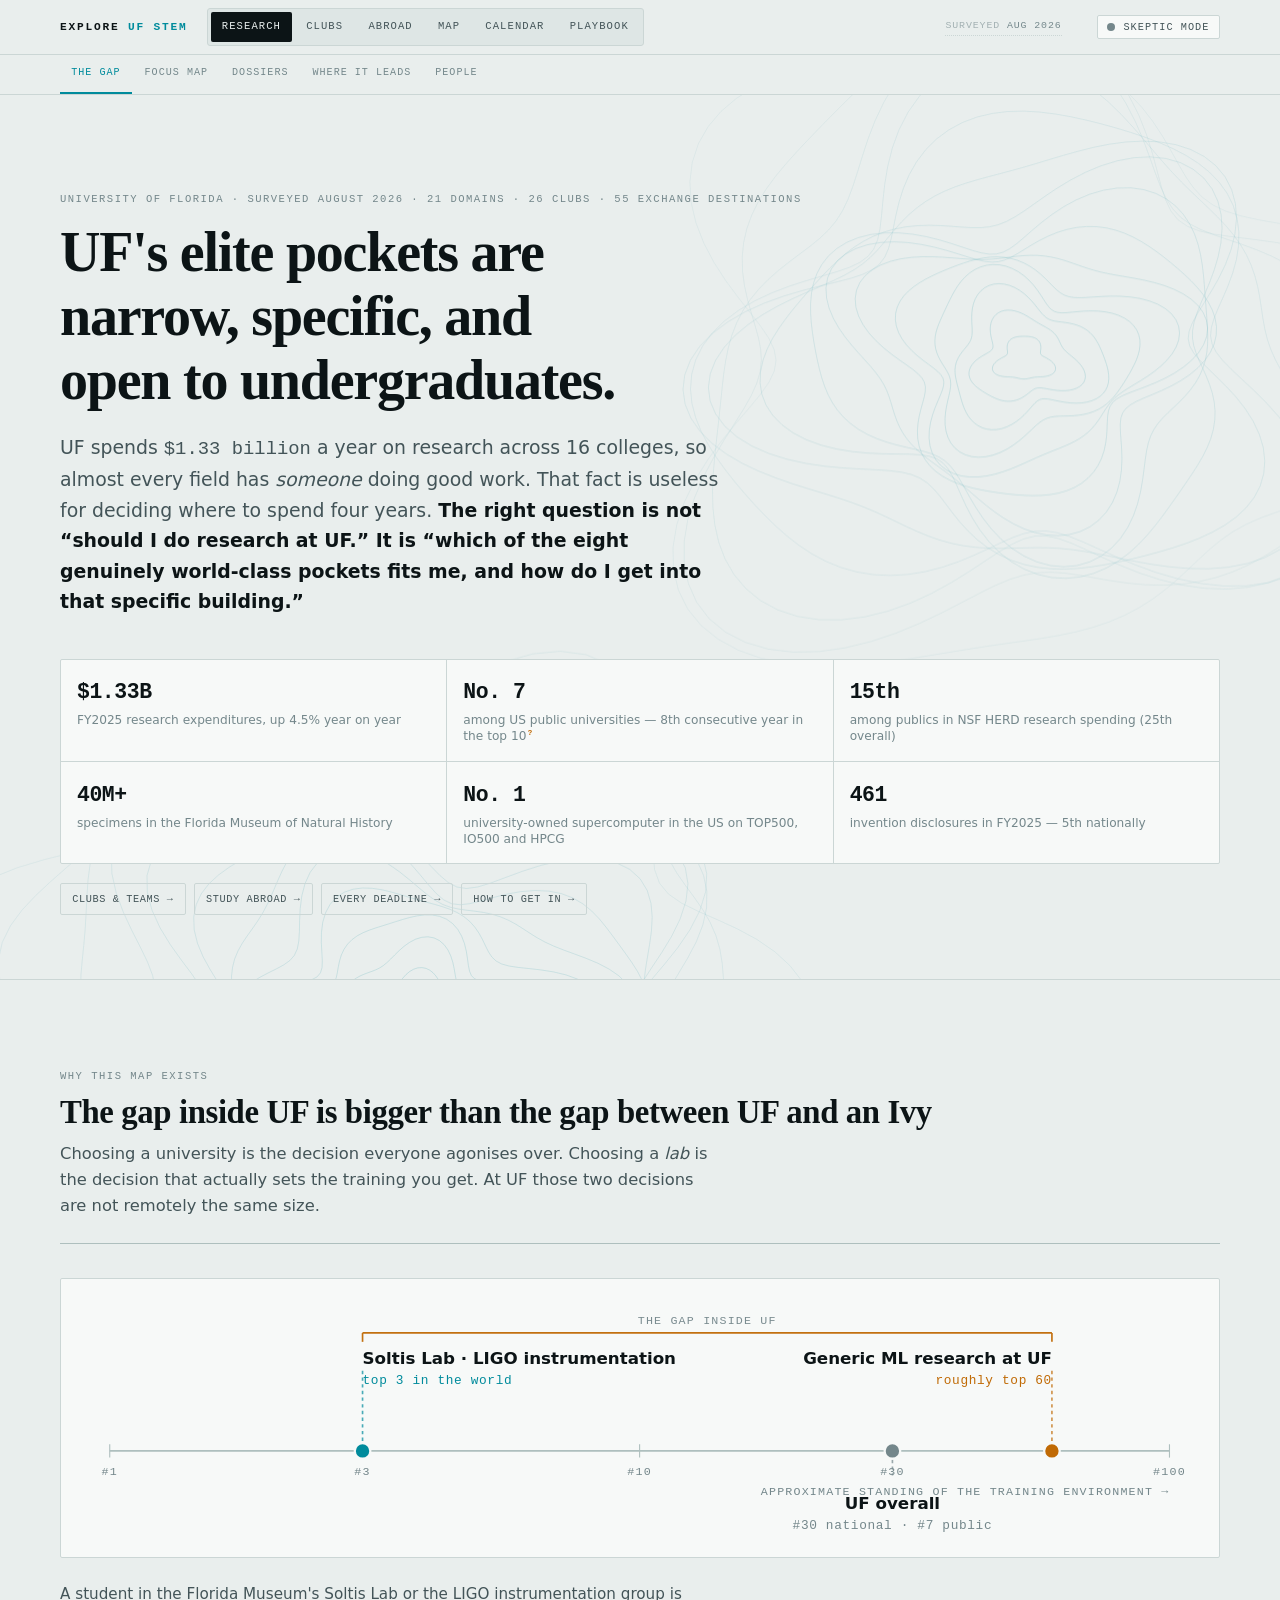
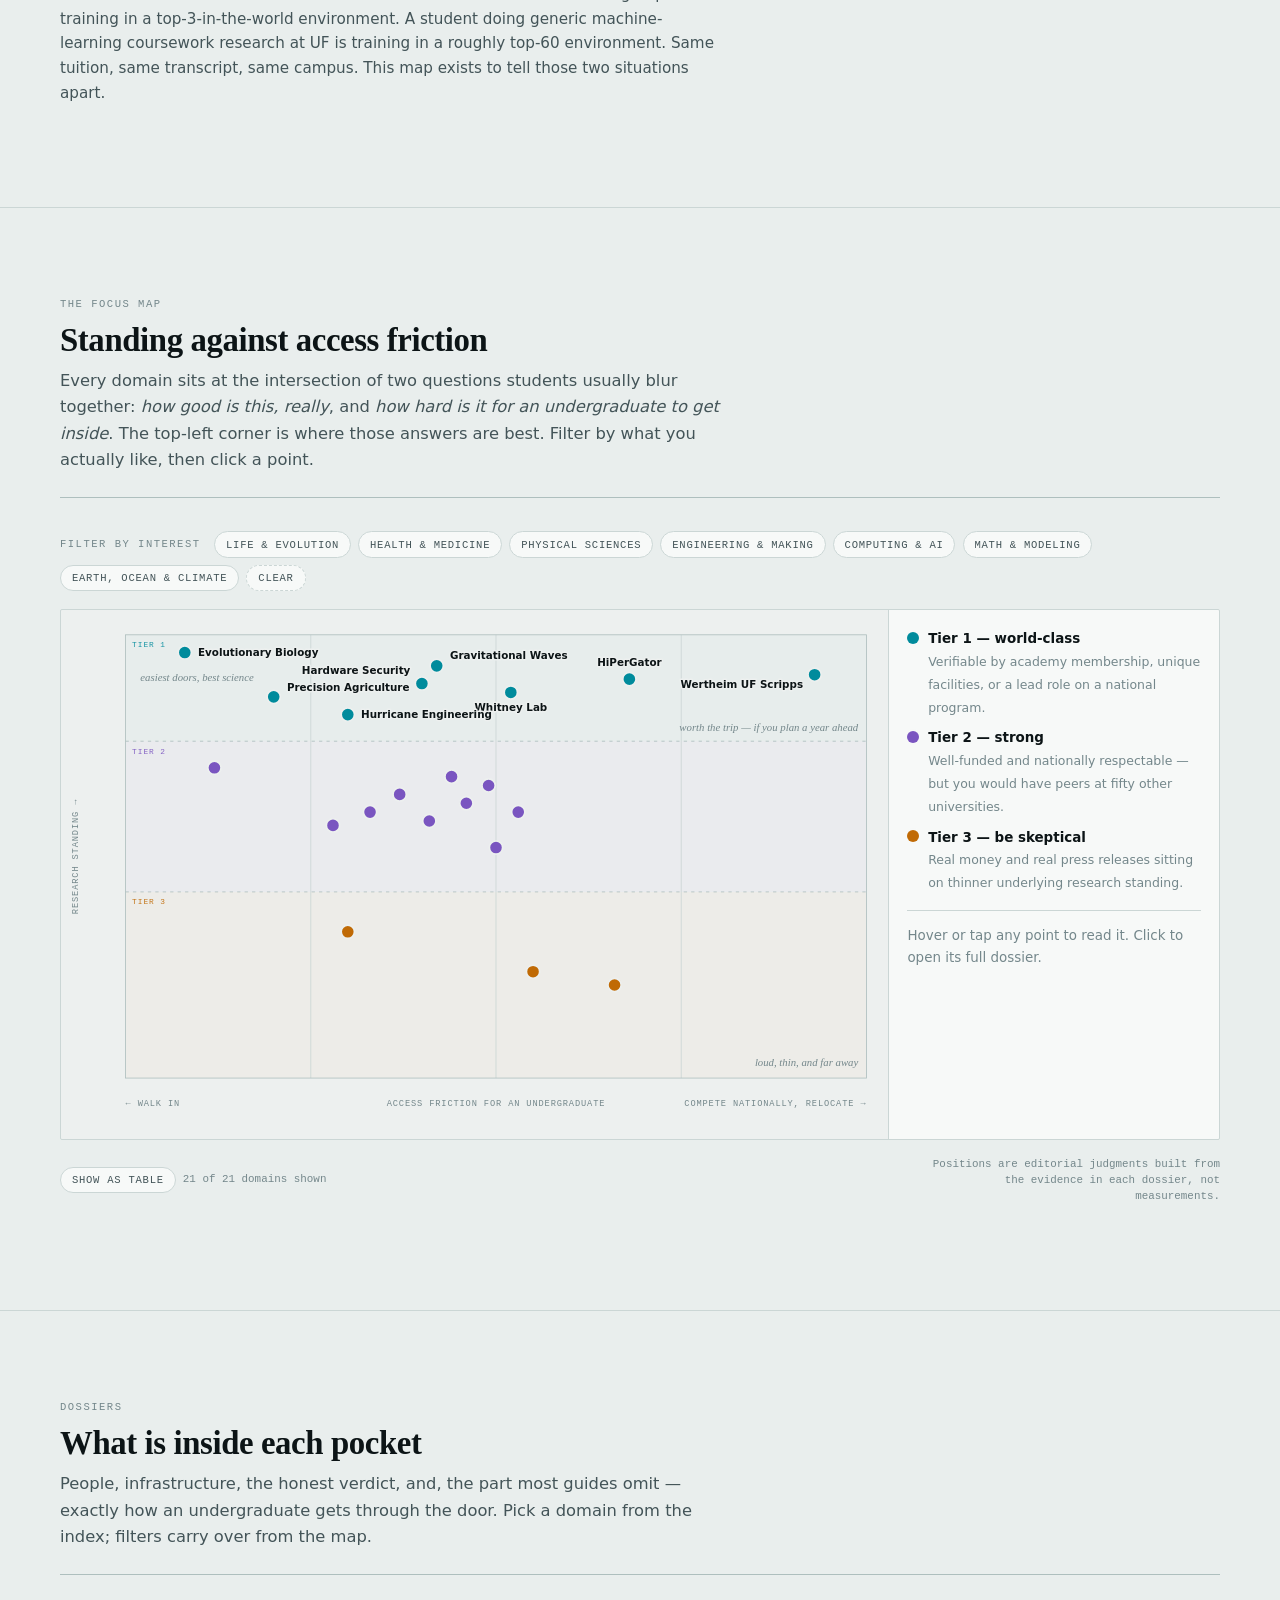
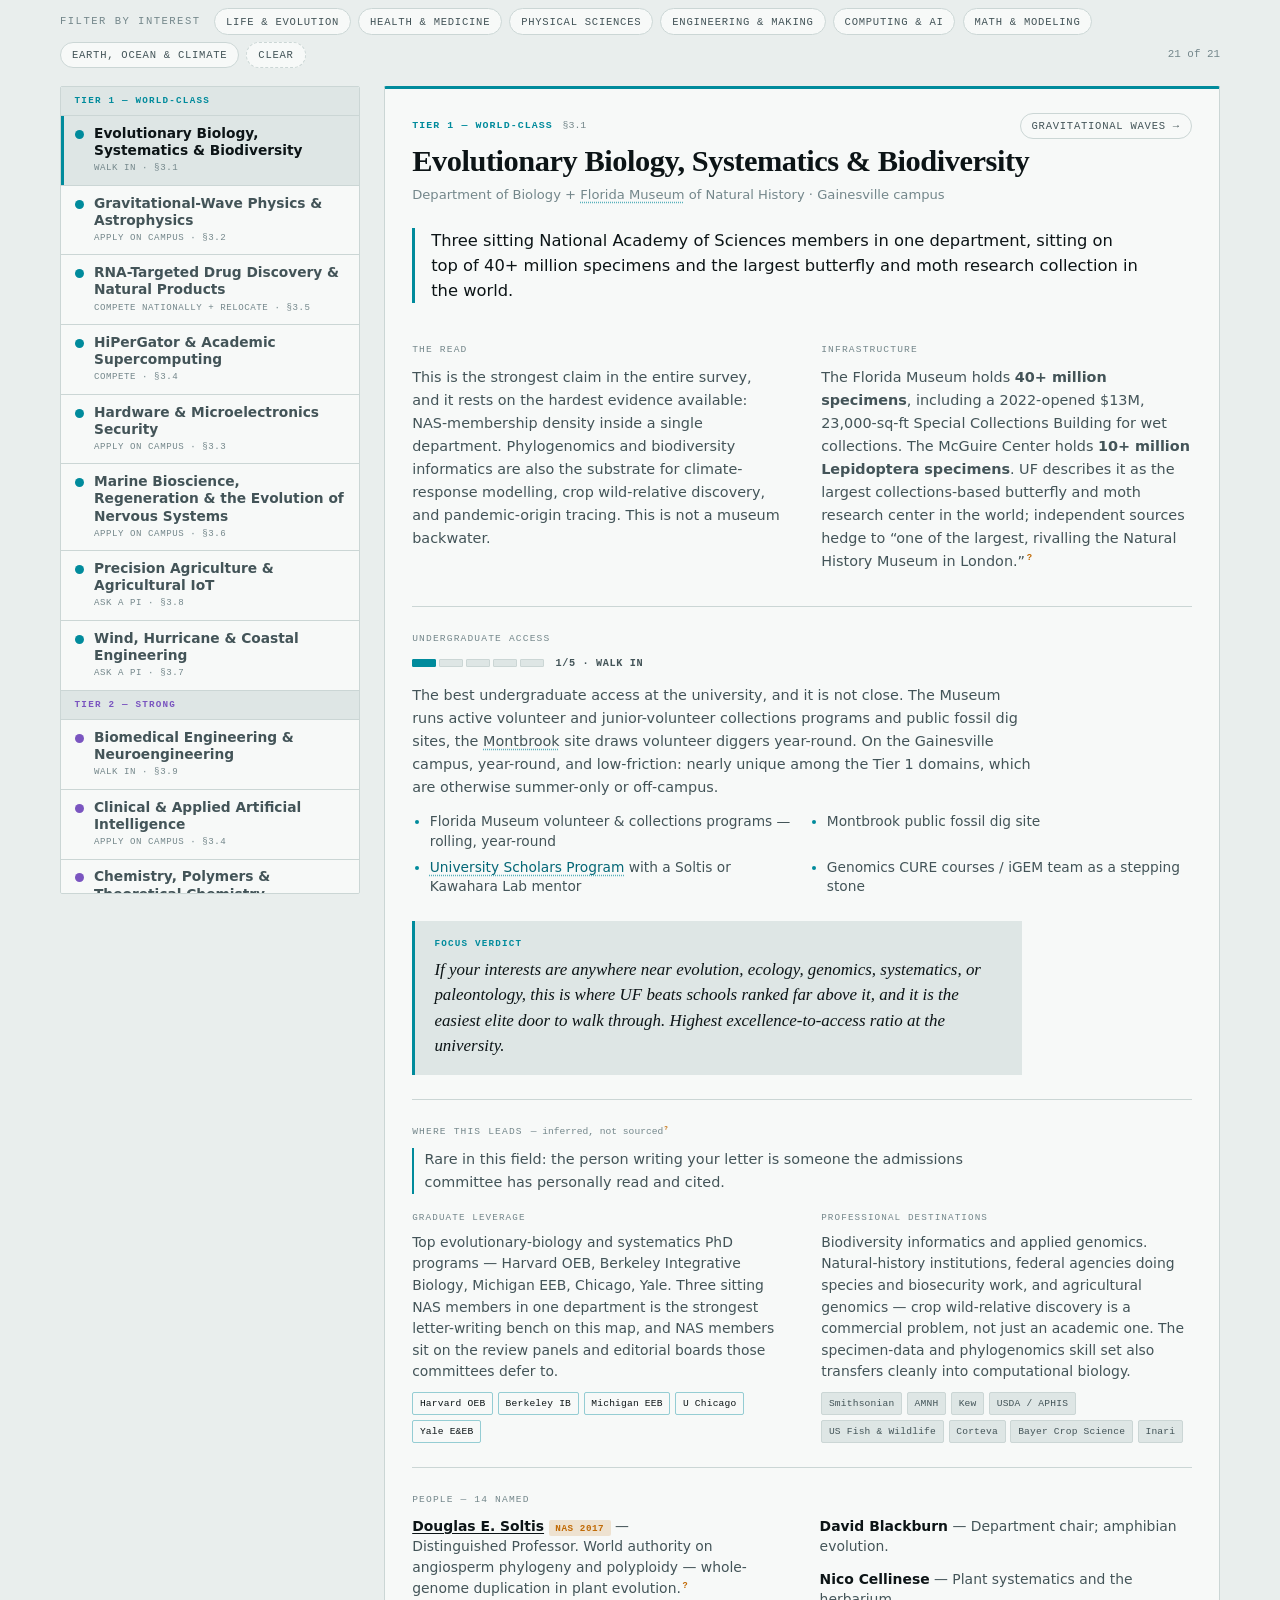
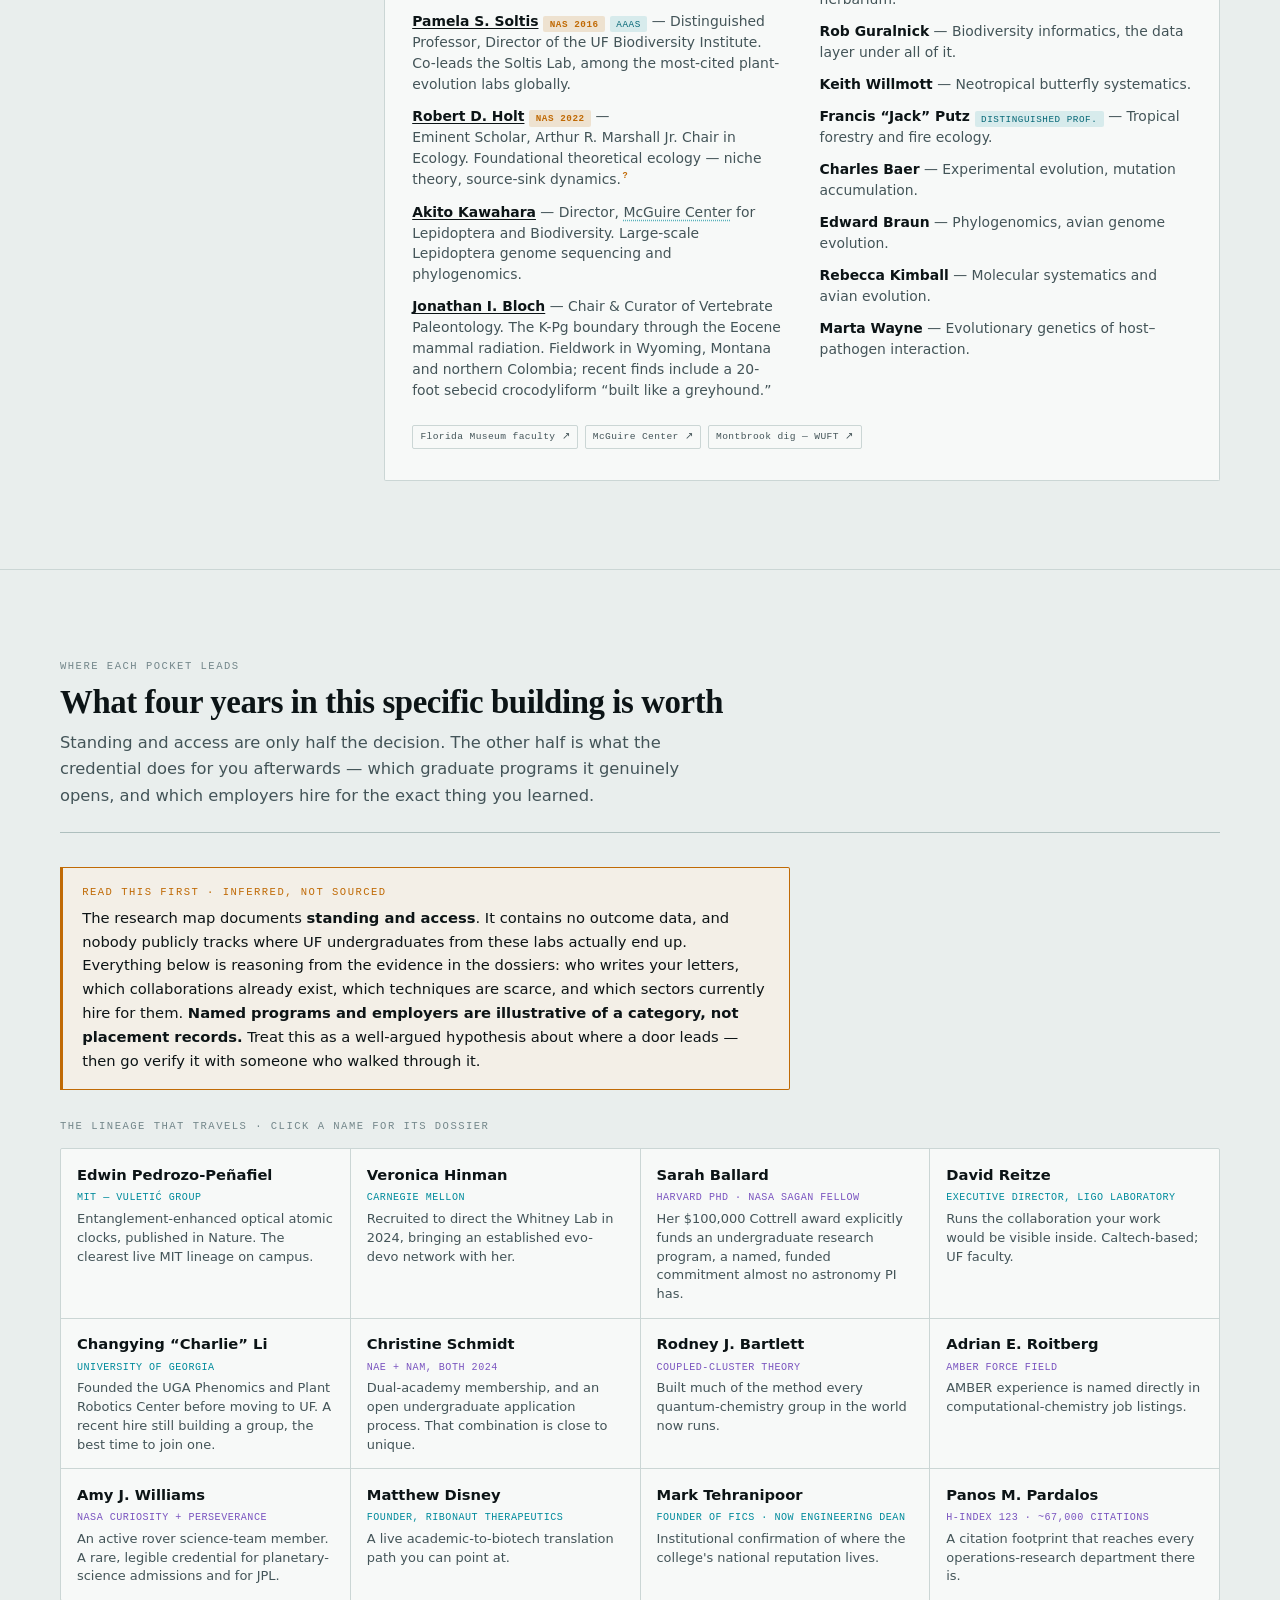
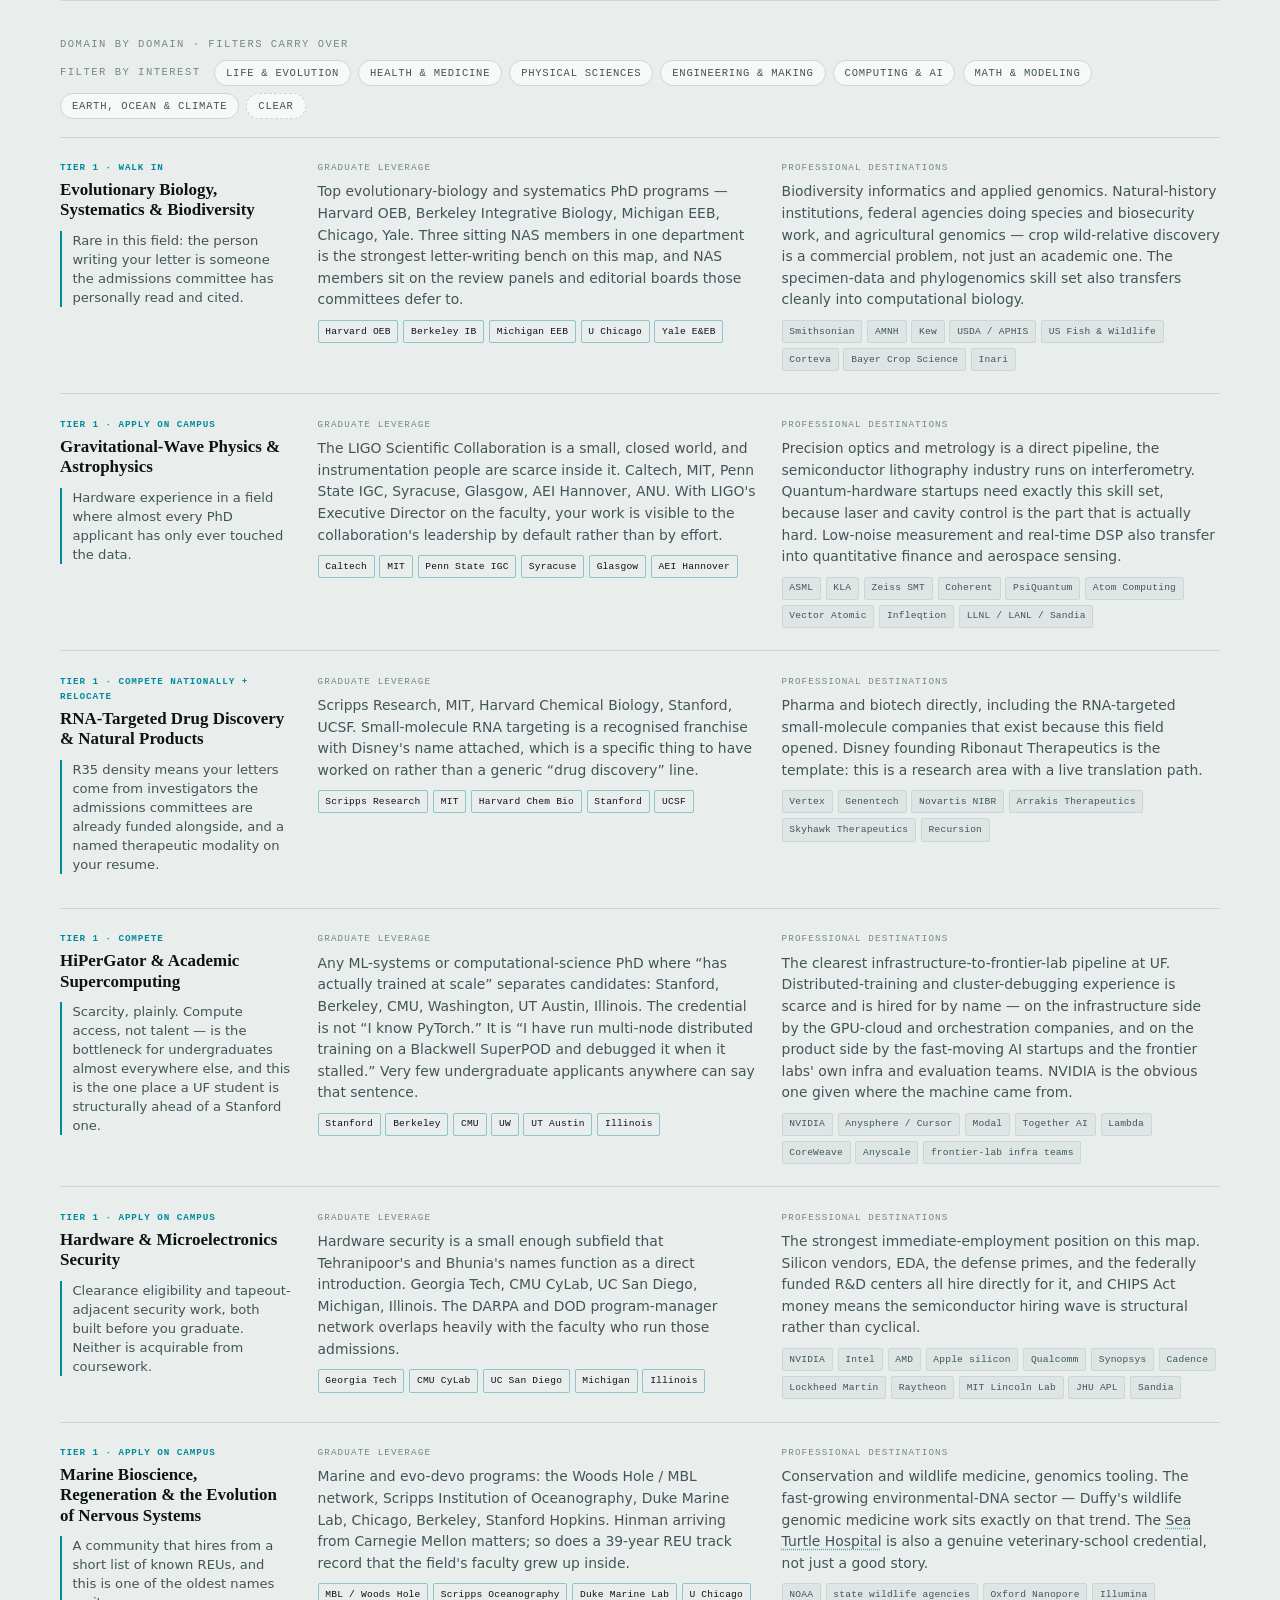
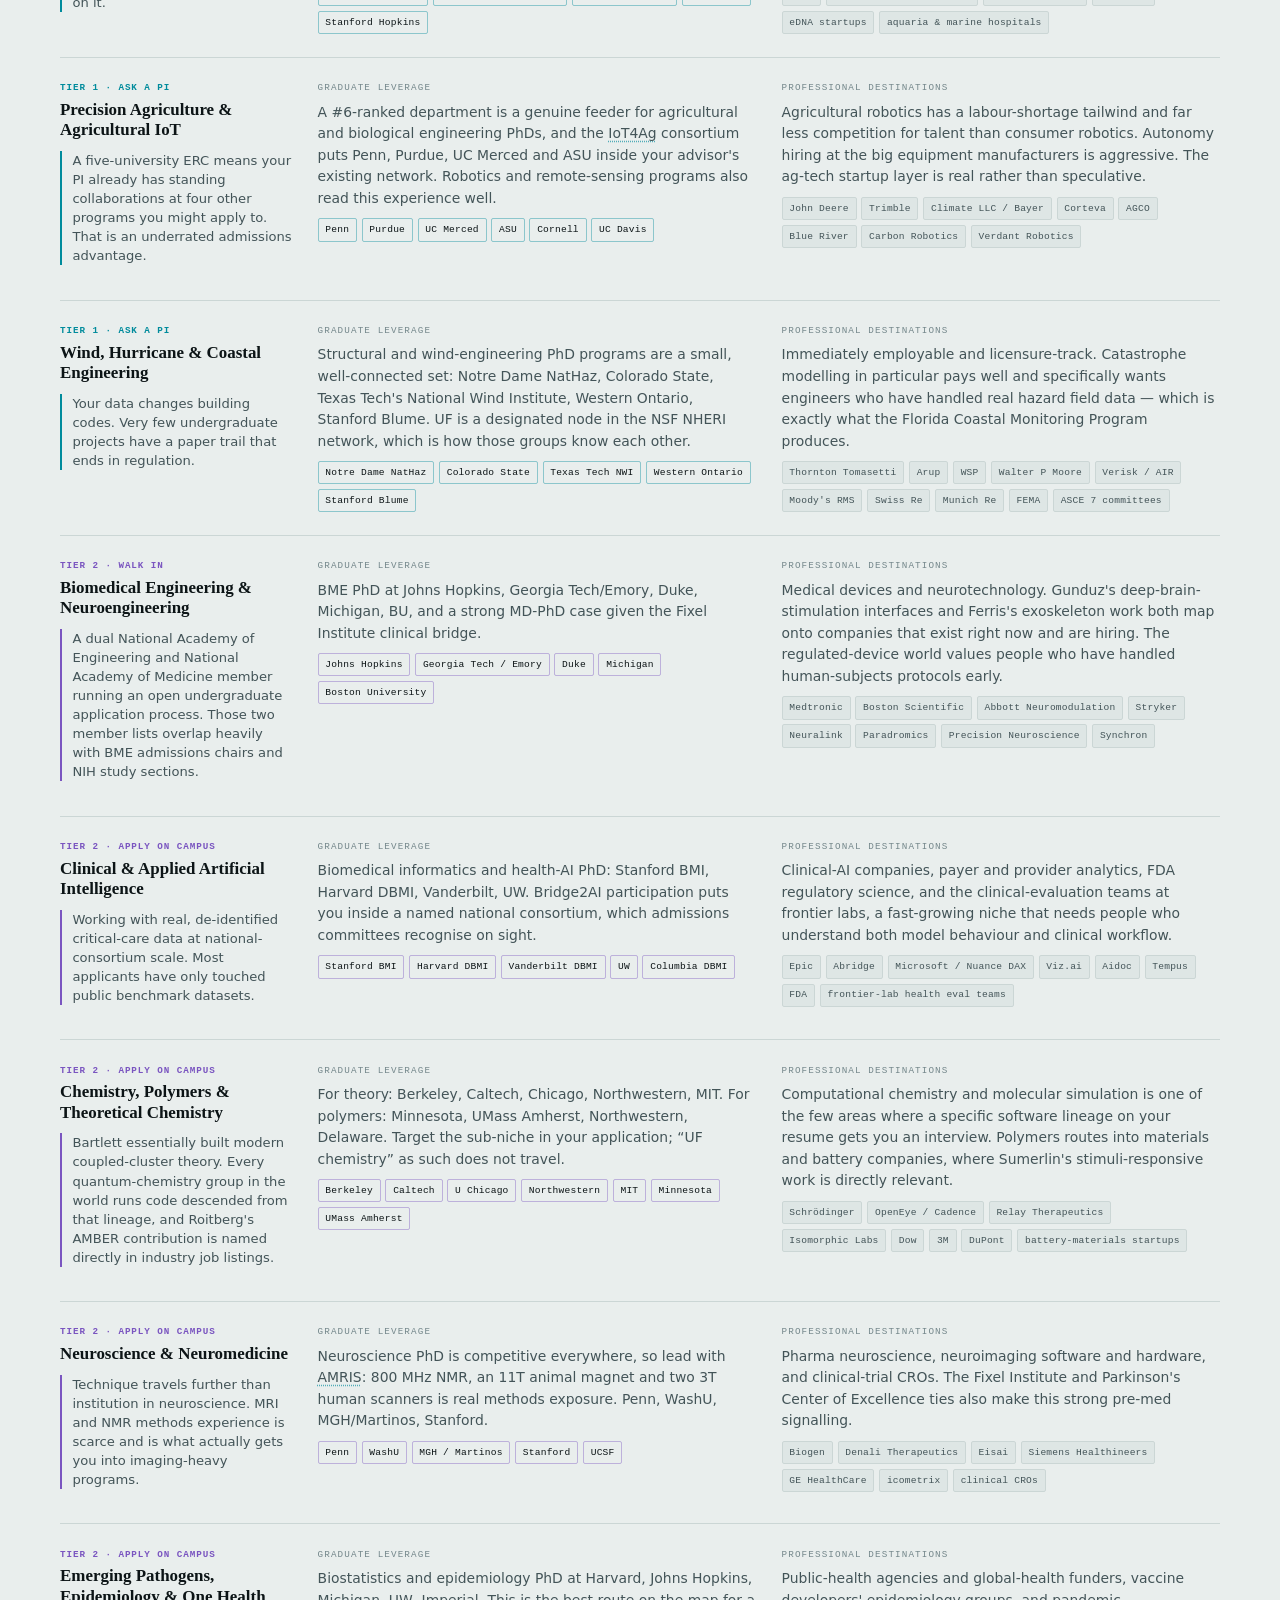
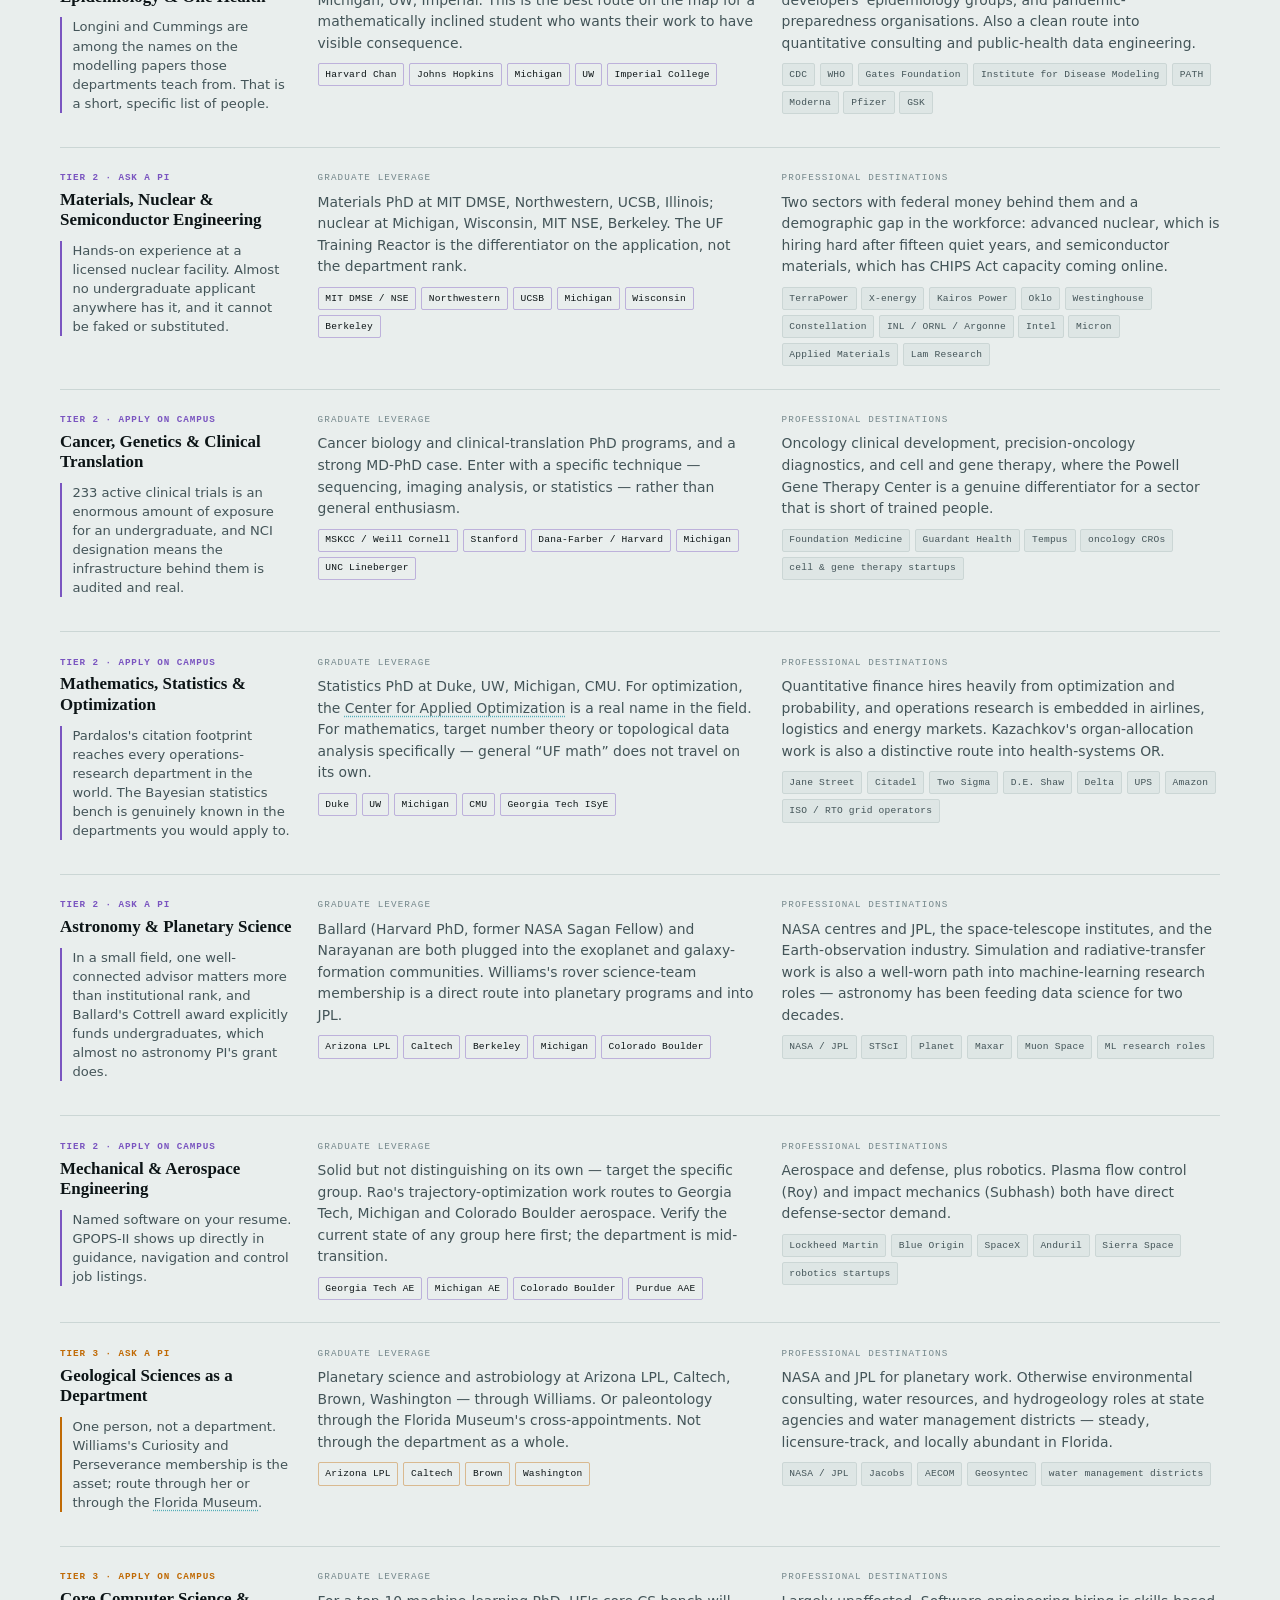
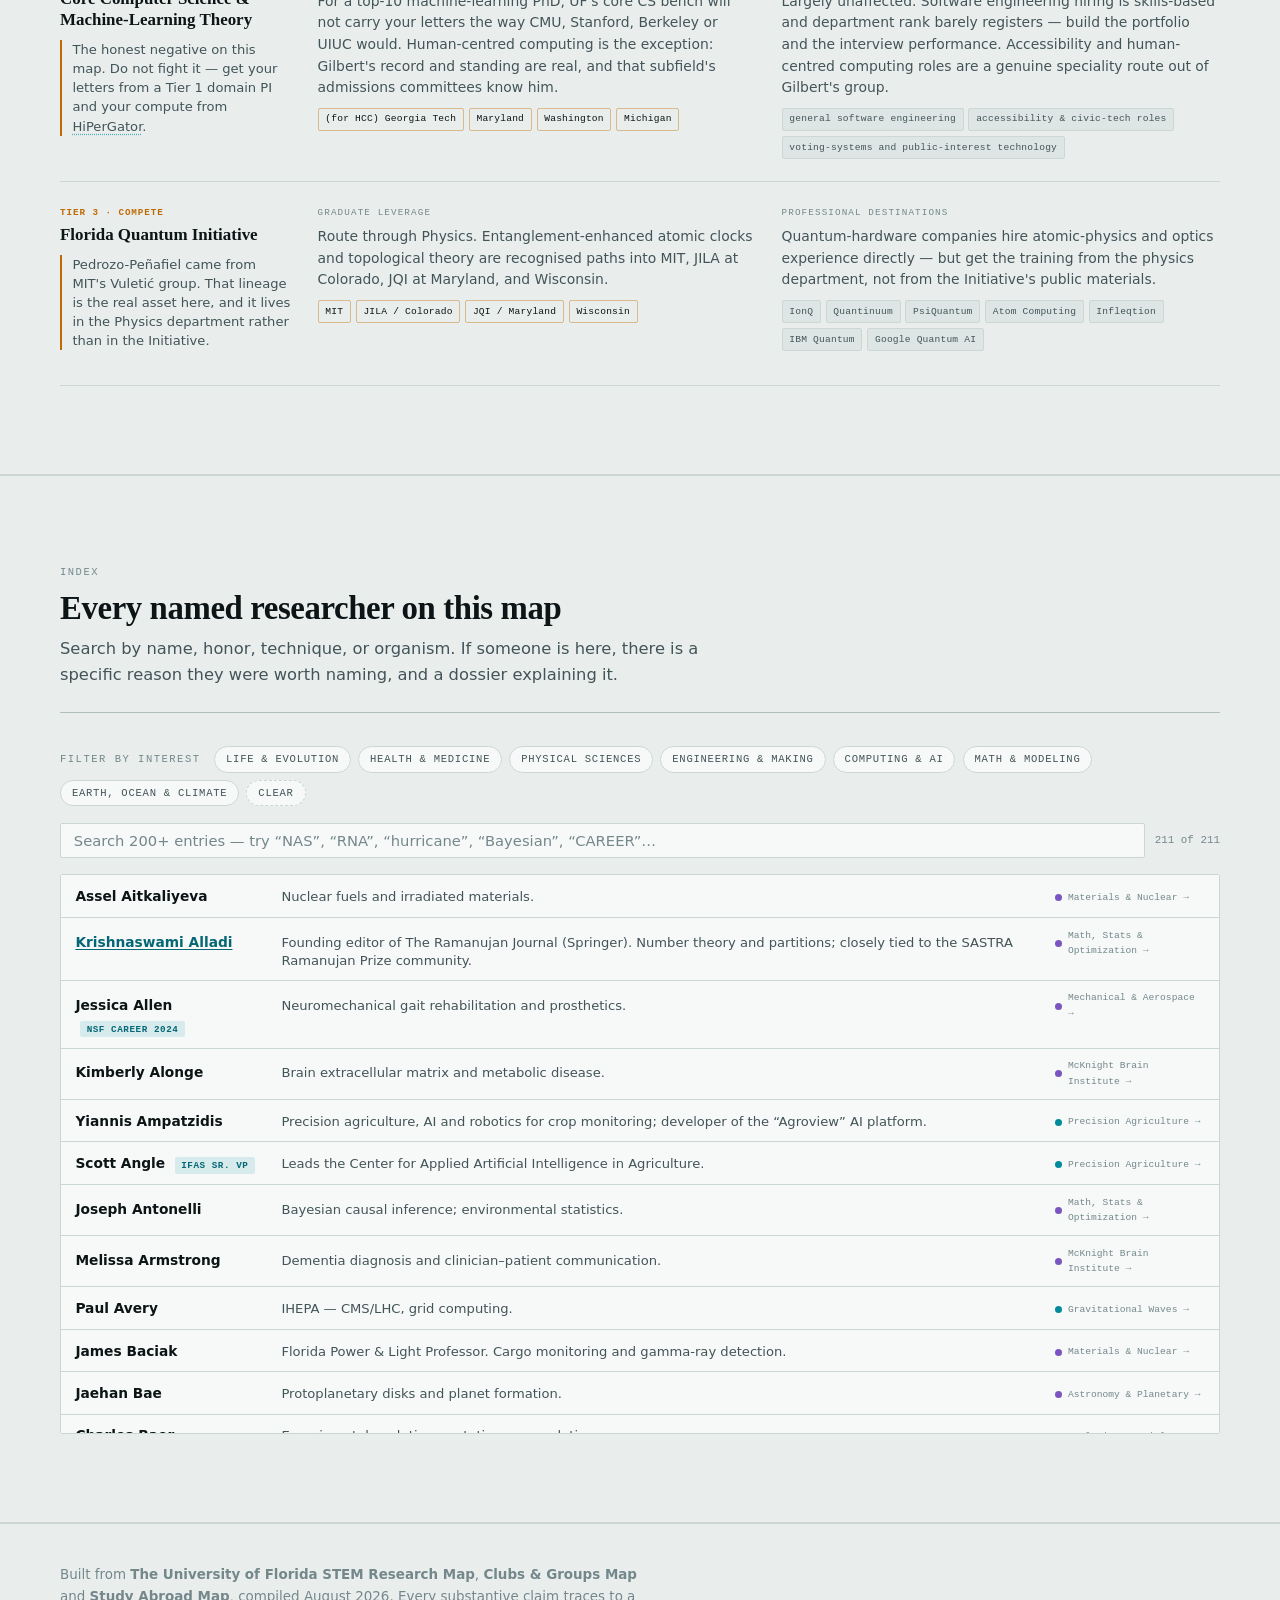
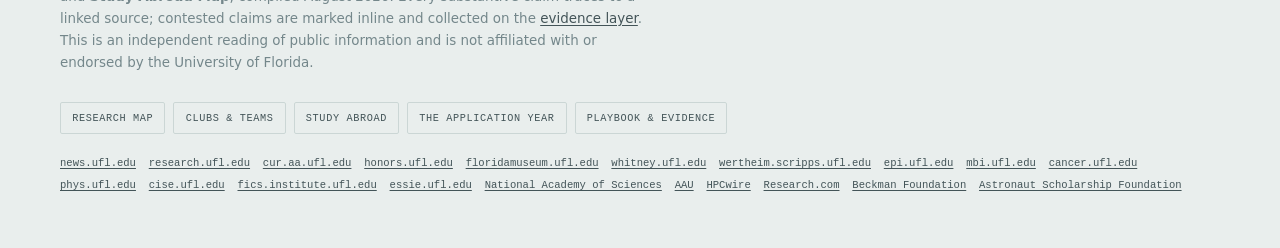
==== site/index.html @ 1c3d884f "UF STEM research map: four research documents and a static site Research - Four long-form documents:" ====
<!doctype html>
<html lang="en">
<head>
<meta charset="utf-8">
<meta name="viewport" content="width=device-width, initial-scale=1">
<title>UF STEM Research Map</title>
<meta name="description" content="Twenty-one UF research domains plotted by standing against how hard it is for an undergraduate to get in.">
<link rel="stylesheet" href="assets/styles.css">
</head>
<body>
<header class="masthead">
  <div class="wrap masthead-in">
    <a href="index.html" class="brand" style="text-decoration:none;color:inherit">Explore <b>UF&nbsp;STEM</b></a>
    <nav class="tracknav" aria-label="Sections">
      <a class="tracklink" href="index.html">Research</a>
      <a class="tracklink" href="clubs.html">Clubs</a>
      <a class="tracklink" href="abroad.html">Abroad</a>
      <a class="tracklink" href="map.html">Map</a>
      <a class="tracklink" href="calendar.html">Calendar</a>
      <a class="tracklink" href="playbook.html">Playbook</a>
    </nav>
    <span class="spinelinks"></span>
    <span class="mastdate" title="Research compiled 16–17 August 2026. Deadlines after that date are extrapolated from the last published cycle, and every unverified claim is marked in the evidence layer."><i>Surveyed</i> Aug 2026</span>
    <button class="skeptic" id="skepticBtn" aria-pressed="false" style="margin-left:auto">
      <span class="dot"></span> Skeptic mode
    </button>
  </div>
</header>
<nav class="sectionnav" id="sectionnav" aria-label="On this page"></nav>
<div class="hero">
  <canvas id="contours" aria-hidden="true"></canvas>
  <div class="wrap hero-in">
    <p class="eyebrow">University of Florida · Surveyed August 2026 · 21 domains · 26 clubs · 55 exchange destinations</p>
    <h1>UF's elite pockets are narrow, specific, and open to undergraduates.</h1>
    <p class="deck">
      UF spends <span class="num">$1.33&nbsp;billion</span> a year on research across 16 colleges, so almost every field
      has <em>someone</em> doing good work. That fact is useless for deciding where to spend four years.
      <strong>The right question is not “should I do research at UF.” It is “which of the eight genuinely
      world-class pockets fits me, and how do I get into that specific building.”</strong>
    </p>
    <div class="statstrip" id="statstrip"></div>
    <div class="crosslink">
      <a href="clubs.html">Clubs &amp; teams →</a><a href="abroad.html">Study abroad →</a>
      <a href="calendar.html">Every deadline →</a><a href="playbook.html">How to get in →</a>
    </div>
  </div>
</div>
<main>
<section id="gap" data-nav="The gap">
  <div class="wrap">
    <div class="plate-head">
      <span class="eyebrow">Why this map exists</span>
      <h2>The gap inside UF is bigger than the gap between UF and an Ivy</h2>
      <p class="lede">Choosing a university is the decision everyone agonises over. Choosing a <em>lab</em> is the decision
      that actually sets the training you get. At UF those two decisions are not remotely the same size.</p>
      <div class="rule"></div>
    </div>
    <div class="panel gapfig" id="gapfig"></div>
    <p class="prose" style="margin-top:1.5rem;color:var(--ink-2);font-size:.95rem">
      A student in the Florida Museum's Soltis Lab or the LIGO instrumentation group is training in a top-3-in-the-world
      environment. A student doing generic machine-learning coursework research at UF is training in a roughly
      top-60 environment. Same tuition, same transcript, same campus. This map exists to tell those two situations apart.
    </p>
  </div>
</section>

<section id="map" data-nav="Focus map" class="band">
  <div class="wrap">
    <div class="plate-head">
      <span class="eyebrow">The focus map</span>
      <h2>Standing against access friction</h2>
      <p class="lede">Every domain sits at the intersection of two questions students usually blur together:
      <em>how good is this, really</em>, and <em>how hard is it for an undergraduate to get inside</em>.
      The top-left corner is where those answers are best. Filter by what you actually like, then click a point.</p>
      <div class="rule"></div>
    </div>

    <div class="controls" id="tagbar"></div>

    <div class="maplayout">
      <div class="mapstage" id="mapstage"></div>
      <aside class="mapside">
        <div class="legend" id="legend"></div>
        <div id="readout"><p class="ro-hint">Hover or tap any point to read it. Click to open its full dossier.</p></div>
      </aside>
    </div>

    <div class="controls" style="margin-top:1rem">
      <button class="chip" id="tableToggle" aria-pressed="false">Show as table</button>
      <span class="pcount" id="mapcount"></span>
      <span class="pcount" style="margin-left:auto;max-width:46ch;text-align:right;line-height:1.5">
        Positions are editorial judgments built from the evidence in each dossier, not measurements.
      </span>
    </div>
    <div class="tablewrap" id="maptable" hidden></div>
  </div>
</section>

<section id="dossiers" data-nav="Dossiers">
  <div class="wrap">
    <div class="plate-head">
      <span class="eyebrow">Dossiers</span>
      <h2>What is inside each pocket</h2>
      <p class="lede">People, infrastructure, the honest verdict, and, the part most guides omit — exactly how an
      undergraduate gets through the door. Pick a domain from the index; filters carry over from the map.</p>
      <div class="rule"></div>
    </div>
    <div class="controls" id="dosscontrols"></div>
    <div class="dosslayout">
      <nav class="dossrail" id="dossrail" aria-label="Domain index"></nav>
      <article class="reader" id="reader" tabindex="-1"></article>
    </div>
  </div>
</section>

<section id="outcomes" data-nav="Where it leads" class="band">
  <div class="wrap">
    <div class="plate-head">
      <span class="eyebrow">Where each pocket leads</span>
      <h2>What four years in this specific building is worth</h2>
      <p class="lede">Standing and access are only half the decision. The other half is what the credential does for you
      afterwards — which graduate programs it genuinely opens, and which employers hire for the exact thing you learned.</p>
      <div class="rule"></div>
    </div>

    <div class="inference">
      <span class="eyebrow">Read this first · inferred, not sourced</span>
      The research map documents <b>standing and access</b>. It contains no outcome data, and nobody publicly tracks where
      UF undergraduates from these labs actually end up. Everything below is reasoning from the evidence in the dossiers:
      who writes your letters, which collaborations already exist, which techniques are scarce, and which sectors currently
      hire for them. <b>Named programs and employers are illustrative of a category, not placement records.</b>
      Treat this as a well-argued hypothesis about where a door leads — then go verify it with someone who walked through it.
    </div>

    <p class="eyebrow" style="margin-bottom:.8rem">The lineage that travels · click a name for its dossier</p>
    <div class="lineage" id="lineage"></div>

    <p class="eyebrow" style="margin-bottom:.4rem">Domain by domain · filters carry over</p>
    <div class="controls" id="outcontrols"></div>
    <div id="outrows"></div>
  </div>
</section>

<section id="people" data-nav="People" class="band">
  <div class="wrap">
    <div class="plate-head">
      <span class="eyebrow">Index</span>
      <h2>Every named researcher on this map</h2>
      <p class="lede">Search by name, honor, technique, or organism. If someone is here, there is a specific reason
      they were worth naming, and a dossier explaining it.</p>
      <div class="rule"></div>
    </div>
    <div class="controls" id="peoplecontrols"></div>
    <div class="searchrow">
      <input type="search" id="psearch" placeholder="Search 200+ entries — try “NAS”, “RNA”, “hurricane”, “Bayesian”, “CAREER”…" aria-label="Search researchers">
      <span class="pcount" id="pcount"></span>
    </div>
    <div class="pindex" id="pindex"></div>
  </div>
</section>
</main>
<footer>
  <div class="wrap stack gap-s">
    <p style="max-width:70ch;margin:0">
      Built from <b>The University of Florida STEM Research Map</b>, <b>Clubs &amp; Groups Map</b> and
      <b>Study Abroad Map</b>, compiled August 2026. Every substantive claim traces to a linked source; contested
      claims are marked inline and collected on the <a href="playbook.html#evidence">evidence layer</a>.
      This is an independent reading of public information and is not affiliated with or endorsed by the
      University of Florida.
    </p>
    <div class="crosslink">
      <a href="index.html">Research map</a><a href="clubs.html">Clubs &amp; teams</a><a href="abroad.html">Study abroad</a>
      <a href="calendar.html">The application year</a><a href="playbook.html">Playbook &amp; evidence</a>
    </div>
    <div class="srcline" id="srcline"></div>
  </div>
</footer>
<script src="assets/data.js"></script>
<script src="assets/app.js"></script>
</body>
</html>
---- site/assets/styles.css ----
/* ============================================================
   TOKENS — light is the bare :root; dark redefined twice
   (media query for OS setting, [data-theme] for explicit toggle)
   ============================================================ */
:root {
  color-scheme: light;

  /* grounds — cool blue-green chart paper */
  --page:        #E9EEED;
  --surface:     #F7F9F8;
  --plot:        #EDF0EF;
  --sunken:      #DEE6E5;
  --wash:        rgba(0, 139, 156, 0.07);

  /* ink */
  --ink:         #0C1416;
  --ink-2:       #435458;
  --ink-3:       #74878B;

  /* rules */
  --hair:        #CBD6D5;
  --rule:        #AEBFBE;
  --ring:        rgba(12, 20, 22, 0.12);

  /* accents */
  --t1:          #008B9C;   /* tier 1 — teal */
  --t2:          #7A55C0;   /* tier 2 — violet */
  --t3:          #C06A05;   /* tier 3 — amber */
  --t1-wash:     rgba(0, 139, 156, 0.13);
  --t2-wash:     rgba(122, 85, 192, 0.13);
  --t3-wash:     rgba(192, 106, 5, 0.13);
  --accent:      #008B9C;
  --accent-deep: #056776;
  --signal:      #C06A05;

  /* evidence status */
  --ok:          #0B7A0B;
  --bad:         #C13636;
  --unk:         #74878B;

  --shadow:      0 1px 0 rgba(12,20,22,.04), 0 8px 24px -18px rgba(12,20,22,.5);
}
@media (prefers-color-scheme: dark) {
  :root:not([data-theme="light"]) {
    color-scheme: dark;
    --page:        #0B1113;
    --surface:     #111A1D;
    --plot:        #0F171A;
    --sunken:      #070C0E;
    --wash:        rgba(34, 163, 182, 0.10);
    --ink:         #EEF4F3;
    --ink-2:       #A0B3B5;
    --ink-3:       #74898C;
    --hair:        #212E32;
    --rule:        #33464B;
    --ring:        rgba(238, 244, 243, 0.14);
    --t1:          #22A3B6;
    --t2:          #8E72D8;
    --t3:          #C67F1C;
    --t1-wash:     rgba(34, 163, 182, 0.16);
    --t2-wash:     rgba(142, 114, 216, 0.16);
    --t3-wash:     rgba(198, 127, 28, 0.16);
    --accent:      #22A3B6;
    --accent-deep: #56C4D4;
    --signal:      #D9932C;
    --ok:          #34B534;
    --bad:         #E06B6B;
    --unk:         #74898C;
    --shadow:      0 1px 0 rgba(0,0,0,.3), 0 10px 30px -20px #000;
  }
}
:root[data-theme="dark"] {
  color-scheme: dark;
  --page:        #0B1113;
  --surface:     #111A1D;
  --plot:        #0F171A;
  --sunken:      #070C0E;
  --wash:        rgba(34, 163, 182, 0.10);
  --ink:         #EEF4F3;
  --ink-2:       #A0B3B5;
  --ink-3:       #74898C;
  --hair:        #212E32;
  --rule:        #33464B;
  --ring:        rgba(238, 244, 243, 0.14);
  --t1:          #22A3B6;
  --t2:          #8E72D8;
  --t3:          #C67F1C;
  --t1-wash:     rgba(34, 163, 182, 0.16);
  --t2-wash:     rgba(142, 114, 216, 0.16);
  --t3-wash:     rgba(198, 127, 28, 0.16);
  --accent:      #22A3B6;
  --accent-deep: #56C4D4;
  --signal:      #D9932C;
  --ok:          #34B534;
  --bad:         #E06B6B;
  --unk:         #74898C;
  --shadow:      0 1px 0 rgba(0,0,0,.3), 0 10px 30px -20px #000;
}

/* ============================================================
   TYPE — three roles: plate serif / body sans / survey mono
   ============================================================ */
:root {
  --mast-h: 54px;
  --nav-h: 40px;
  --display: "Iowan Old Style", "Charter", "Palatino Linotype", Palatino, Georgia, serif;
  --body: "Avenir Next", "Segoe UI", system-ui, -apple-system, sans-serif;
  --mono: ui-monospace, "SF Mono", "Cascadia Mono", Menlo, Consolas, monospace;
}

* { box-sizing: border-box; }

body {
  margin: 0;
  background: var(--page);
  color: var(--ink);
  font-family: var(--body);
  font-size: 16.5px;
  line-height: 1.62;
  -webkit-font-smoothing: antialiased;
}

h1, h2, h3, h4 { font-family: var(--display); font-weight: 700; text-wrap: balance; margin: 0; line-height: 1.14; letter-spacing: -0.012em; }
h1 { font-size: clamp(2.1rem, 5.2vw, 3.5rem); letter-spacing: -0.022em; }
h2 { font-size: clamp(1.5rem, 3vw, 2.05rem); }
h3 { font-size: 1.24rem; line-height: 1.24; }
h4 { font-size: 1.02rem; font-family: var(--body); font-weight: 650; letter-spacing: 0; }
p  { margin: 0 0 0.9em; }
a  { color: var(--accent-deep); text-underline-offset: 2px; text-decoration-thickness: 1px; }
a:hover { color: var(--accent); }
:focus-visible { outline: 2px solid var(--accent); outline-offset: 2px; border-radius: 2px; }

.eyebrow {
  font-family: var(--mono);
  font-size: 0.66rem;
  letter-spacing: 0.14em;
  text-transform: uppercase;
  color: var(--ink-3);
  font-weight: 500;
}
.num { font-family: var(--mono); font-variant-numeric: tabular-nums; }

/* ============================================================
   LAYOUT
   ============================================================ */
.wrap { width: min(1160px, 100% - 2.5rem); margin-inline: auto; }
.prose { max-width: 68ch; }
section { padding-block: clamp(3rem, 7vw, 5.5rem); }
.stack { display: flex; flex-direction: column; }
.gap-s  { gap: .6rem; }  .gap-m { gap: 1.1rem; }
.gap-l  { gap: 1.9rem; } .gap-xl { gap: 3rem; }

.plate-head { display: flex; flex-direction: column; gap: .55rem; margin-bottom: 2.1rem; }
.plate-head .rule { height: 1px; background: var(--rule); margin-top: .9rem; }
.plate-head .lede { color: var(--ink-2); max-width: 64ch; margin: 0; font-size: 1.02rem; }

.panel {
  background: var(--surface);
  border: 1px solid var(--hair);
  border-radius: 2px;
}

/* ============================================================
   MASTHEAD / NAV
   ============================================================ */
.masthead {
  position: sticky; top: 0; z-index: 60;
  background: color-mix(in srgb, var(--page) 88%, transparent);
  backdrop-filter: blur(14px);
  border-bottom: 1px solid var(--hair);
}
.masthead-in { display: flex; align-items: center; gap: 1.2rem; height: var(--mast-h); }
.brand { font-family: var(--mono); font-size: .7rem; letter-spacing: .16em; text-transform: uppercase; font-weight: 600; white-space: nowrap; }
.brand b { color: var(--accent); font-weight: 600; }
.navlinks { display: flex; gap: .1rem; overflow-x: auto; scrollbar-width: none; margin-left: auto; }
.navlinks::-webkit-scrollbar { display: none; }
.navlinks a {
  font-family: var(--mono); font-size: .66rem; letter-spacing: .1em; text-transform: uppercase;
  color: var(--ink-3); text-decoration: none; padding: .45rem .55rem; white-space: nowrap; border-radius: 2px;
}
.navlinks a:hover { color: var(--ink); background: var(--wash); }
@media (max-width: 720px) { .navlinks { display: none; } }

/* skeptic toggle */
.skeptic {
  display: inline-flex; align-items: center; gap: .5rem; cursor: pointer;
  font-family: var(--mono); font-size: .64rem; letter-spacing: .1em; text-transform: uppercase;
  color: var(--ink-2); border: 1px solid var(--hair); background: var(--surface);
  padding: .34rem .6rem; border-radius: 2px; white-space: nowrap;
}
.skeptic:hover { border-color: var(--rule); }
.skeptic .dot { width: 8px; height: 8px; border-radius: 50%; background: var(--ink-3); box-shadow: 0 0 0 3px transparent; transition: .18s; }
body.skeptic-on .skeptic .dot { background: var(--signal); box-shadow: 0 0 0 3px color-mix(in srgb, var(--signal) 22%, transparent); }
body.skeptic-on .skeptic { border-color: var(--signal); color: var(--ink); }

/* ============================================================
   HERO
   ============================================================ */
.hero { position: relative; overflow: hidden; border-bottom: 1px solid var(--hair); padding-block: clamp(3.2rem, 8vw, 6rem) clamp(2.6rem, 6vw, 4rem); }
#contours { position: absolute; inset: 0; width: 100%; height: 100%; opacity: .55; pointer-events: none; }
.hero-in { position: relative; }
.hero h1 { max-width: 20ch; margin-top: .8rem; }
.hero .deck { font-size: clamp(1.02rem, 1.7vw, 1.18rem); color: var(--ink-2); max-width: 56ch; margin-top: 1.2rem; }
.hero .deck strong { color: var(--ink); font-weight: 600; }

.statstrip { display: grid; grid-template-columns: repeat(3, 1fr); gap: 1px; background: var(--hair); border: 1px solid var(--hair); margin-top: 2.6rem; border-radius: 2px; overflow: hidden; }
@media (max-width: 860px) { .statstrip { grid-template-columns: repeat(2, 1fr); } }
@media (max-width: 440px) { .statstrip { grid-template-columns: 1fr; } }
.stat { background: var(--surface); padding: .95rem 1rem 1rem; display: flex; flex-direction: column; gap: .18rem; }
.stat .v { font-family: var(--mono); font-size: 1.34rem; font-weight: 600; letter-spacing: -0.02em; font-variant-numeric: tabular-nums; }
.stat .k { font-size: .76rem; color: var(--ink-3); line-height: 1.32; }

/* ============================================================
   CLAIM / FLAG MARKERS  (skeptic mode)
   ============================================================ */
.claim {
  font: inherit; color: inherit; background: none; border: 0; padding: 0; margin: 0; cursor: help;
  border-bottom: 1px dotted transparent; text-align: inherit;
}
.claim sup {
  font-family: var(--mono); font-size: .62em; font-weight: 700; padding-left: .18em;
  color: var(--signal); vertical-align: super;
}
.claim:hover { border-bottom-color: var(--signal); }
body.skeptic-on .claim { border-bottom-color: var(--signal); background: color-mix(in srgb, var(--signal) 11%, transparent); }
body.skeptic-on .claim sup { color: var(--signal); }
.claim-note {
  display: none; font-size: .84rem; line-height: 1.5; color: var(--ink-2);
  border-left: 2px solid var(--signal); background: var(--sunken);
  padding: .6rem .8rem; margin: .55rem 0 .8rem; border-radius: 0 2px 2px 0;
}
.claim-note.open { display: block; }
.claim-note b { font-family: var(--mono); font-size: .68rem; letter-spacing: .08em; text-transform: uppercase; color: var(--signal); display: block; margin-bottom: .2rem; }

/* ============================================================
   THE GAP FIGURE
   ============================================================ */
.gapfig { padding: 1.6rem 1.4rem 1.2rem; }
.gapfig svg { width: 100%; height: auto; display: block; overflow: visible; }

/* ============================================================
   MAP
   ============================================================ */
.controls { display: flex; flex-wrap: wrap; gap: .45rem; align-items: center; margin-bottom: 1.1rem; }
.chip {
  font-family: var(--mono); font-size: .66rem; letter-spacing: .07em; text-transform: uppercase;
  border: 1px solid var(--hair); background: var(--surface); color: var(--ink-2);
  padding: .38rem .68rem; border-radius: 999px; cursor: pointer; transition: .14s;
}
.chip:hover { border-color: var(--rule); color: var(--ink); }
.chip[aria-pressed="true"] { background: var(--ink); color: var(--page); border-color: var(--ink); }
.chip.clearer { border-style: dashed; }
.chip.ro-go { margin-top: .8rem; border-color: var(--rule); }
.linkish { font: inherit; color: var(--accent-deep); background: none; border: 0; padding: 0; cursor: pointer; text-align: left; text-decoration: underline; text-underline-offset: 2px; text-decoration-thickness: 1px; }
.linkish:hover { color: var(--accent); }
.pdm .linkish { color: inherit; text-decoration: none; }
.pdm .linkish:hover { color: var(--accent); }
.autolink { color: inherit; text-decoration: underline; text-decoration-style: dotted;
  text-decoration-color: color-mix(in srgb, var(--accent) 65%, transparent); text-underline-offset: 3px; }
.autolink:hover { color: var(--accent); text-decoration-style: solid; }
.doors a, .entries a { color: var(--accent-deep); }
.fellows { display: grid; grid-template-columns: repeat(auto-fit, minmax(280px, 1fr)); gap: 1px; background: var(--hair); border: 1px solid var(--hair); border-radius: 2px; overflow: hidden; margin-top: 1rem; }
.fellow { background: var(--surface); padding: .85rem 1rem; display: flex; flex-direction: column; gap: .2rem; }
.fellow .fn { font-weight: 650; font-size: .94rem; }
.fellow .fm { font-family: var(--mono); font-size: .68rem; color: var(--accent-deep); font-variant-numeric: tabular-nums; }
.fellow .fm.none { color: var(--ink-3); }
.fellow .fd { font-size: .82rem; color: var(--ink-2); line-height: 1.45; }
.e-name a { color: inherit; text-decoration: none; border-bottom: 1px solid color-mix(in srgb, var(--accent) 45%, transparent); }
.e-name a:hover { color: var(--accent); }

.maplayout { display: grid; grid-template-columns: minmax(0,1fr) 300px; gap: 1px; background: var(--hair); border: 1px solid var(--hair); border-radius: 2px; overflow: hidden; }
@media (max-width: 900px) { .maplayout { grid-template-columns: 1fr; } }
.mapstage { background: var(--plot); position: relative; min-width: 0; }
.mapstage svg { display: block; width: 100%; height: auto; }
.mapside { background: var(--surface); padding: 1.1rem 1.15rem; display: flex; flex-direction: column; gap: 1rem; font-size: .88rem; }
.legend { display: flex; flex-direction: column; gap: .5rem; }
.legend-row { display: flex; gap: .55rem; align-items: flex-start; }
.legend-row .sw { width: 12px; height: 12px; border-radius: 50%; flex: none; margin-top: .28rem; box-shadow: 0 0 0 2px var(--surface); }
.legend-row .lbl { font-weight: 600; font-size: .84rem; }
.legend-row .sub { color: var(--ink-3); font-size: .78rem; line-height: 1.4; }

#readout { border-top: 1px solid var(--hair); padding-top: .9rem; min-height: 132px; }
#readout .ro-name { font-family: var(--display); font-size: 1.08rem; font-weight: 700; line-height: 1.2; }
#readout .ro-meta { font-family: var(--mono); font-size: .64rem; letter-spacing: .08em; text-transform: uppercase; color: var(--ink-3); margin-top: .3rem; }
#readout .ro-why { font-size: .84rem; color: var(--ink-2); margin-top: .55rem; line-height: 1.5; }
#readout .ro-hint { color: var(--ink-3); font-size: .84rem; }
#readout .ro-go { font-family: var(--mono); font-size: .64rem; letter-spacing: .09em; text-transform: uppercase; margin-top: .7rem; display: inline-block; }

.dot { cursor: pointer; transition: r .14s ease, opacity .18s ease; }
.dot-hit { cursor: pointer; }
.node.dim { opacity: .17; }
.node.dim .maplabel { opacity: 0; }
.maplabel { font-family: var(--body); font-size: 12.5px; font-weight: 600; fill: var(--ink); paint-order: stroke; stroke: var(--plot); stroke-width: 3.5px; stroke-linejoin: round; pointer-events: none; }
.axlabel { font-family: var(--mono); font-size: 10.5px; letter-spacing: .1em; text-transform: uppercase; fill: var(--ink-3); }
.quad { font-family: var(--display); font-size: 13px; font-style: italic; fill: var(--ink-3); }
.tierband { font-family: var(--mono); font-size: 9.5px; letter-spacing: .12em; text-transform: uppercase; }

.viewtoggle { display: flex; gap: .35rem; margin-left: auto; }
table.data { width: 100%; border-collapse: collapse; font-size: .84rem; }
table.data th, table.data td { text-align: left; padding: .5rem .7rem; border-bottom: 1px solid var(--hair); vertical-align: top; }
table.data th { font-family: var(--mono); font-size: .62rem; letter-spacing: .1em; text-transform: uppercase; color: var(--ink-3); font-weight: 500; }
table.data td.n { font-family: var(--mono); font-variant-numeric: tabular-nums; }
.tablewrap { overflow-x: auto; background: var(--surface); border: 1px solid var(--hair); border-radius: 2px; }

/* ============================================================
   DOSSIERS
   ============================================================ */
/* --- master/detail: sticky index rail + wide reader --- */
.dosslayout { display: grid; grid-template-columns: 300px minmax(0, 1fr); gap: 1.5rem; align-items: start; }
@media (max-width: 980px) { .dosslayout { grid-template-columns: 1fr; } }

.dossrail {
  position: sticky; top: calc(var(--mast-h) + var(--nav-h) + 10px); border: 1px solid var(--hair); background: var(--surface);
  border-radius: 2px; max-height: calc(100vh - 92px); overflow-y: auto; overscroll-behavior: contain;
}
@media (max-width: 980px) { .dossrail { position: static; max-height: 320px; } }
.railhead {
  position: sticky; top: 0; z-index: 1; background: var(--sunken); border-bottom: 1px solid var(--hair);
  padding: .42rem .85rem; font-family: var(--mono); font-size: .58rem; letter-spacing: .13em;
  text-transform: uppercase; color: var(--tc); font-weight: 600;
}
.railitem {
  display: grid; grid-template-columns: 9px minmax(0, 1fr); gap: .65rem; align-items: baseline;
  width: 100%; text-align: left; background: none; border: 0; border-bottom: 1px solid var(--hair);
  padding: .55rem .85rem; cursor: pointer; font: inherit; color: var(--ink-2);
}
.railitem:hover { background: var(--wash); color: var(--ink); }
.railitem[aria-current="true"] { background: var(--sunken); color: var(--ink); box-shadow: inset 3px 0 0 var(--tc); }
.railitem.hidden, .railhead.hidden { display: none; }
.raildot { width: 9px; height: 9px; border-radius: 50%; background: var(--tc); transform: translateY(1px); }
.railname { font-size: .86rem; font-weight: 620; line-height: 1.25; display: block; }
.railmeta { font-family: var(--mono); font-size: .57rem; letter-spacing: .06em; text-transform: uppercase; color: var(--ink-3); display: block; margin-top: .12rem; }

.reader {
  border: 1px solid var(--hair); background: var(--surface); border-radius: 2px;
  border-top: 3px solid var(--tc); padding: 1.5rem 1.7rem 1.9rem;
  display: flex; flex-direction: column; gap: 1.5rem; scroll-margin-top: calc(var(--mast-h) + var(--nav-h) + 10px);
}
@media (max-width: 560px) { .reader { padding: 1.2rem 1.1rem 1.5rem; } }
.rd-head { display: flex; flex-direction: column; gap: .35rem; }
.rd-top { display: flex; align-items: center; gap: .6rem; flex-wrap: wrap; }
.rd-tier { font-family: var(--mono); font-size: .62rem; letter-spacing: .11em; text-transform: uppercase; color: var(--tc); font-weight: 600; }
.rd-sec { font-family: var(--mono); font-size: .62rem; color: var(--ink-3); }
.rd-nav { margin-left: auto; display: flex; gap: .3rem; }
.rd-h { font-family: var(--display); font-size: clamp(1.35rem, 2.6vw, 1.9rem); font-weight: 700; line-height: 1.14; letter-spacing: -0.015em; text-wrap: balance; }
.rd-home { font-size: .82rem; color: var(--ink-3); line-height: 1.45; }
.rd-lede { font-size: 1.02rem; line-height: 1.55; color: var(--ink); border-left: 3px solid var(--tc); padding-left: 1rem; max-width: 70ch; }
.rd-cols { display: grid; grid-template-columns: repeat(auto-fit, minmax(330px, 1fr)); gap: 1.5rem 2.4rem; }
.rd-rule { height: 1px; background: var(--hair); }

.dblock .h { font-family: var(--mono); font-size: .6rem; letter-spacing: .12em; text-transform: uppercase; color: var(--ink-3); margin-bottom: .5rem; display: flex; align-items: baseline; gap: .5rem; }
.dblock .h .n { color: var(--tc); font-weight: 600; }
.dblock p { font-size: .9rem; line-height: 1.6; color: var(--ink-2); margin: 0 0 .5rem; max-width: 68ch; }
.people { columns: 19rem; column-gap: 2.2rem; }
.person { font-size: .87rem; line-height: 1.5; break-inside: avoid; margin-bottom: .7rem; }
.person .pn { font-weight: 650; color: var(--ink); }
.person .pd { color: var(--ink-2); }
.hon { font-family: var(--mono); font-size: .58rem; letter-spacing: .06em; text-transform: uppercase; padding: .1rem .34rem; border-radius: 2px; background: var(--t1-wash); color: var(--accent-deep); white-space: nowrap; margin-left: .3rem; border: 1px solid transparent; }
.hon.gone { background: var(--sunken); color: var(--ink-3); }
.hon.top { background: color-mix(in srgb, var(--signal) 16%, transparent); color: var(--signal); font-weight: 600; }

.friction { display: flex; align-items: center; gap: .7rem; margin-bottom: .8rem; flex-wrap: wrap; }
.fmeter { display: flex; gap: 3px; width: 132px; flex: none; }
.fseg { height: 8px; flex: 1; background: var(--sunken); border-radius: 1px; border: 1px solid var(--hair); }
.fseg.on { background: var(--tc); border-color: var(--tc); }
.flabel { font-family: var(--mono); font-size: .64rem; letter-spacing: .06em; text-transform: uppercase; color: var(--ink-2); font-weight: 600; }
.doors { display: grid; grid-template-columns: repeat(auto-fit, minmax(250px, 1fr)); gap: .35rem 2rem; font-size: .86rem; color: var(--ink-2); line-height: 1.45; margin: .8rem 0 0; padding-left: 1.1rem; }
.doors li::marker { color: var(--tc); }
.verdict { border-left: 3px solid var(--tc); background: var(--sunken); padding: 1rem 1.2rem; font-family: var(--display); font-size: 1.06rem; line-height: 1.5; font-style: italic; max-width: 72ch; }
.verdict .vl { display: block; font-family: var(--mono); font-style: normal; font-size: .58rem; letter-spacing: .13em; text-transform: uppercase; color: var(--tc); margin-bottom: .35rem; font-weight: 600; }
.srcs { display: flex; flex-wrap: wrap; gap: .4rem; }
.srcs a { font-family: var(--mono); font-size: .6rem; letter-spacing: .04em; text-decoration: none; border: 1px solid var(--hair); padding: .22rem .45rem; border-radius: 2px; color: var(--ink-2); }
.srcs a:hover { border-color: var(--accent); color: var(--accent); }

/* ============================================================
   CALENDAR
   ============================================================ */
.yearstrip { display: grid; grid-template-columns: repeat(12, 1fr); gap: 1px; background: var(--hair); border: 1px solid var(--hair); border-radius: 2px; overflow: hidden; margin-bottom: 1.6rem; }
.ys-cell { background: var(--surface); padding: .5rem .35rem .55rem; display: flex; flex-direction: column; align-items: center; gap: .35rem; cursor: pointer; border: 0; font: inherit; position: relative; transition: background .14s; }
.ys-cell:hover { background: var(--wash); }
.ys-cell.now { background: var(--wash); box-shadow: inset 0 2px 0 var(--signal); }
.ys-m { font-family: var(--mono); font-size: .58rem; letter-spacing: .08em; text-transform: uppercase; color: var(--ink-3); }
.ys-bars { display: flex; gap: 2px; align-items: flex-end; height: 26px; }
.ys-bar { width: 4px; background: var(--accent); border-radius: 1px 1px 0 0; }
.ys-bar.soft { background: var(--ink-3); opacity: .5; }
.ys-n { font-family: var(--mono); font-size: .62rem; font-variant-numeric: tabular-nums; color: var(--ink-2); }
@media (max-width: 700px) { .yearstrip { grid-template-columns: repeat(6, 1fr); } }

.months { display: flex; flex-direction: column; gap: 0; }
.month { display: grid; grid-template-columns: 130px minmax(0,1fr); gap: 1.4rem; padding: 1.3rem 0; border-top: 1px solid var(--hair); }
@media (max-width: 640px) { .month { grid-template-columns: 1fr; gap: .7rem; } }
.month.now { background: var(--wash); }
.mrail { display: flex; flex-direction: column; gap: .2rem; position: sticky; top: calc(var(--mast-h) + var(--nav-h) + 12px); align-self: start; }
.mname { font-family: var(--display); font-size: 1.3rem; font-weight: 700; }
.myear { font-family: var(--mono); font-size: .64rem; letter-spacing: .1em; color: var(--ink-3); }
.mnow { font-family: var(--mono); font-size: .6rem; letter-spacing: .1em; text-transform: uppercase; color: var(--signal); font-weight: 600; }
.entries { display: flex; flex-direction: column; gap: .55rem; }
.entry { border: 1px solid var(--hair); background: var(--surface); border-radius: 2px; padding: .75rem .9rem; display: grid; grid-template-columns: 78px minmax(0,1fr) auto; gap: .9rem; align-items: baseline; }
@media (max-width: 560px) { .entry { grid-template-columns: 1fr; gap: .3rem; } }
.e-when { font-family: var(--mono); font-size: .68rem; font-variant-numeric: tabular-nums; color: var(--ink); font-weight: 600; letter-spacing: .02em; }
.e-when.est { color: var(--ink-3); border-bottom: 1px dashed var(--ink-3); display: inline-block; padding-bottom: 1px; }
.e-name { display: block; font-weight: 640; font-size: .95rem; line-height: 1.35; }
.e-desc { display: block; font-size: .82rem; color: var(--ink-2); line-height: 1.45; margin-top: .22rem; }
.e-money { font-family: var(--mono); font-size: .74rem; font-weight: 600; color: var(--accent-deep); white-space: nowrap; font-variant-numeric: tabular-nums; }
.e-money.none { color: var(--ink-3); font-weight: 400; }
.e-kind { display: inline-block; font-family: var(--mono); font-size: .56rem; letter-spacing: .1em; text-transform: uppercase; padding: .1rem .34rem; border-radius: 2px; margin-right: .4rem; vertical-align: 2px; }
.k-cur { background: var(--t1-wash); color: var(--accent-deep); }
.k-reu { background: var(--t2-wash); color: var(--t2); }
.k-evt { background: var(--sunken); color: var(--ink-2); }
.k-dl  { background: var(--t3-wash); color: var(--t3); }

/* ============================================================
   LADDER + EMAIL
   ============================================================ */
.ladder { display: flex; flex-direction: column; gap: 0; counter-reset: rung; }
.rung { display: grid; grid-template-columns: 44px minmax(0,1fr); gap: 1rem; padding: 1rem 0; border-top: 1px solid var(--hair); position: relative; }
.rung:last-child { border-bottom: 1px solid var(--hair); }
.rung-check { appearance: none; width: 22px; height: 22px; border: 1.5px solid var(--rule); border-radius: 2px; cursor: pointer; background: var(--surface); margin-top: .28rem; position: relative; flex: none; }
.rung-check:checked { background: var(--accent); border-color: var(--accent); }
.rung-check:checked::after { content: "✓"; position: absolute; inset: 0; display: grid; place-items: center; color: var(--page); font-size: 13px; font-weight: 700; }
.rung-body h4 { margin-bottom: .18rem; }
.rung.done .rung-body h4, .rung.done .rung-body p { opacity: .5; text-decoration-color: var(--ink-3); }
.rung-when { font-family: var(--mono); font-size: .6rem; letter-spacing: .1em; text-transform: uppercase; color: var(--ink-3); margin-bottom: .25rem; }
.rung-body p { font-size: .88rem; color: var(--ink-2); margin: 0; }

.emailcard { border: 1px solid var(--hair); background: var(--surface); border-radius: 2px; overflow: hidden; }
.emailhead { border-bottom: 1px solid var(--hair); padding: .8rem 1.1rem; display: flex; gap: .7rem; align-items: center; background: var(--sunken); }
.emailhead .eyebrow { margin: 0; }
.emailbody { padding: 1.2rem 1.1rem; font-family: var(--mono); font-size: .82rem; line-height: 1.75; overflow-wrap: anywhere; }
.emailbody .fieldline { color: var(--ink-3); }
.emailbody .fieldline b { color: var(--ink-2); font-weight: 500; }
.ann { position: relative; background: none; border: 0; padding: 0 .1rem; font: inherit; color: inherit; cursor: pointer; border-bottom: 1px solid color-mix(in srgb, var(--accent) 45%, transparent); text-align: left; }
.ann:hover, .ann[aria-expanded="true"] { background: var(--t1-wash); }
.ann-tag { font-family: var(--mono); font-size: .56rem; font-weight: 700; color: var(--accent); vertical-align: super; padding-left: .12em; }
.slot { color: var(--signal); }
.annlist { border-top: 1px solid var(--hair); padding: .9rem 1.1rem; display: flex; flex-direction: column; gap: .5rem; background: var(--sunken); }
.annitem { font-size: .84rem; line-height: 1.5; color: var(--ink-2); display: grid; grid-template-columns: 24px 1fr; gap: .6rem; }
.annitem.hl { color: var(--ink); }
.annitem .n { font-family: var(--mono); font-size: .68rem; font-weight: 700; color: var(--accent); }

/* ============================================================
   OUTCOMES
   ============================================================ */
.inference {
  border: 1px solid var(--signal); border-left-width: 3px; background: color-mix(in srgb, var(--signal) 7%, var(--surface));
  padding: 1rem 1.2rem; border-radius: 0 2px 2px 0; font-size: .92rem; margin-bottom: 1.8rem; max-width: 78ch;
}
.inference .eyebrow { display: block; color: var(--signal); margin-bottom: .3rem; }

.lineage { display: grid; grid-template-columns: repeat(auto-fill, minmax(268px, 1fr)); gap: 1px; background: var(--hair); border: 1px solid var(--hair); border-radius: 2px; overflow: hidden; margin-bottom: 2.2rem; }
.lin { background: var(--surface); padding: .85rem 1rem; display: flex; flex-direction: column; gap: .22rem; cursor: pointer; text-align: left; border: 0; font: inherit; transition: background .14s; }
.lin:hover { background: var(--wash); }
.lin.hidden { display: none; }
.lin .lp { font-weight: 650; font-size: .92rem; color: var(--ink); }
.lin .lf { font-family: var(--mono); font-size: .63rem; letter-spacing: .05em; color: var(--tc); text-transform: uppercase; }
.lin .lw { font-size: .81rem; color: var(--ink-2); line-height: 1.45; }

.outrow { display: grid; grid-template-columns: 232px minmax(0,1fr) minmax(0,1fr); gap: 1.6rem; padding: 1.4rem 0; border-top: 1px solid var(--hair); }
.outrow:last-child { border-bottom: 1px solid var(--hair); }
.outrow.hidden { display: none; }
@media (max-width: 900px) { .outrow { grid-template-columns: 1fr; gap: .9rem; } }
.out-id { display: flex; flex-direction: column; gap: .3rem; align-self: start; }
.out-name { font-family: var(--display); font-size: 1.06rem; font-weight: 700; line-height: 1.2; background: none; border: 0; padding: 0; text-align: left; cursor: pointer; color: var(--ink); }
.out-name:hover { color: var(--tc); }
.out-tier { font-family: var(--mono); font-size: .58rem; letter-spacing: .1em; text-transform: uppercase; color: var(--tc); font-weight: 600; }
.out-mech { font-size: .82rem; color: var(--ink-2); line-height: 1.45; border-left: 2px solid var(--tc); padding-left: .65rem; margin-top: .35rem; }
.out-col .h { font-family: var(--mono); font-size: .58rem; letter-spacing: .12em; text-transform: uppercase; color: var(--ink-3); margin-bottom: .4rem; }
.out-col p { font-size: .87rem; line-height: 1.55; color: var(--ink-2); margin: 0 0 .55rem; }
.tags { display: flex; flex-wrap: wrap; gap: .3rem; }
.tag { font-family: var(--mono); font-size: .6rem; letter-spacing: .02em; border: 1px solid var(--hair); background: var(--sunken); color: var(--ink-2); padding: .18rem .42rem; border-radius: 2px; white-space: nowrap; }
.tag.prog { border-color: color-mix(in srgb, var(--tc) 40%, transparent); color: var(--ink); background: none; }

/* ============================================================
   CLUBS
   ============================================================ */
.clubgrid { display: grid; grid-template-columns: repeat(auto-fill, minmax(330px, 1fr)); gap: 1rem; align-items: start; }
.club { border: 1px solid var(--hair); background: var(--surface); border-radius: 2px; border-top: 3px solid var(--tc);
  padding: 1.05rem 1.15rem 1.15rem; display: flex; flex-direction: column; gap: .6rem; }
.club.hidden { display: none; }
.club-top { display: flex; align-items: baseline; gap: .5rem; }
.club-tier { font-family: var(--mono); font-size: .58rem; letter-spacing: .1em; text-transform: uppercase; color: var(--tc); font-weight: 600; }
.club-src { margin-left: auto; font-family: var(--mono); font-size: .58rem; }
.club-src a { color: var(--ink-3); text-decoration: none; }
.club-src a:hover { color: var(--accent); }
.club-n { font-family: var(--display); font-size: 1.12rem; font-weight: 700; line-height: 1.2; }
.club-home { font-size: .78rem; color: var(--ink-3); line-height: 1.4; }
.club p { font-size: .855rem; line-height: 1.55; color: var(--ink-2); margin: 0; }
.club .lab { font-family: var(--mono); font-size: .56rem; letter-spacing: .12em; text-transform: uppercase; color: var(--ink-3); display: block; margin-bottom: .25rem; }
.club .block { border-top: 1px solid var(--hair); padding-top: .6rem; }
.club .tags { margin-top: .5rem; }
.club .tag { white-space: normal; }

.vs { display: grid; grid-template-columns: repeat(auto-fit, minmax(280px, 1fr)); gap: 1px; background: var(--hair);
  border: 1px solid var(--hair); border-radius: 2px; overflow: hidden; margin-bottom: 1.8rem; }
.vs > div { background: var(--surface); padding: 1.1rem 1.2rem; }
.vs h4 { margin-bottom: .35rem; }
.vs p { font-size: .87rem; color: var(--ink-2); line-height: 1.55; margin: 0; }

/* ============================================================
   STRATEGIES
   ============================================================ */
.strats { display: grid; grid-template-columns: repeat(auto-fit, minmax(300px, 1fr)); gap: 1rem; }
.strat { border: 1px solid var(--hair); background: var(--surface); border-radius: 2px; padding: 1.3rem 1.25rem; display: flex; flex-direction: column; gap: .8rem; cursor: default; transition: border-color .16s; }
.strat:hover { border-color: var(--accent); }
.strat .letter { font-family: var(--display); font-size: 2.6rem; line-height: .8; color: var(--accent); font-weight: 700; }
.strat h3 { font-size: 1.14rem; }
.strat p { font-size: .88rem; color: var(--ink-2); margin: 0; }
.strat .picks { display: flex; flex-wrap: wrap; gap: .35rem; }
.pick { font-family: var(--mono); font-size: .6rem; letter-spacing: .05em; text-transform: uppercase; border: 1px solid var(--hair); padding: .22rem .45rem; border-radius: 2px; color: var(--ink-2); background: none; cursor: pointer; }
.pick:hover { border-color: var(--accent); color: var(--accent); }

/* ============================================================
   EVIDENCE
   ============================================================ */
.evgrid { display: grid; grid-template-columns: repeat(auto-fit, minmax(260px, 1fr)); gap: 1rem; }
.evcol { border: 1px solid var(--hair); background: var(--surface); border-radius: 2px; padding: 1.1rem; }
.evcol h4 { display: flex; align-items: center; gap: .5rem; margin-bottom: .2rem; }
.evcol .cnt { font-family: var(--mono); font-size: .7rem; color: var(--ink-3); }
.evicon { width: 17px; height: 17px; border-radius: 50%; display: grid; place-items: center; font-size: 10px; font-weight: 700; color: #fff; flex: none; }
.ev-ok .evicon { background: var(--ok); }
.ev-bad .evicon { background: var(--bad); }
.ev-unk .evicon { background: var(--unk); }
.evlist { list-style: none; padding: 0; margin: .8rem 0 0; display: flex; flex-direction: column; gap: .45rem; font-size: .84rem; line-height: 1.45; color: var(--ink-2); }
.evlist li { padding-left: 1rem; position: relative; }
.evlist li::before { content: ""; position: absolute; left: 0; top: .6em; width: 5px; height: 1px; background: var(--rule); }
.evlist li b { color: var(--ink); font-weight: 640; }

/* ============================================================
   PEOPLE INDEX
   ============================================================ */
.searchrow { display: flex; gap: .6rem; flex-wrap: wrap; align-items: center; margin-bottom: 1rem; }
input[type="search"] {
  font-family: var(--body); font-size: .92rem; padding: .5rem .8rem; min-width: 260px; flex: 1;
  border: 1px solid var(--hair); background: var(--surface); color: var(--ink); border-radius: 2px;
}
input[type="search"]::placeholder { color: var(--ink-3); }
.pcount { font-family: var(--mono); font-size: .68rem; color: var(--ink-3); font-variant-numeric: tabular-nums; }
.pindex { max-height: 560px; overflow-y: auto; border: 1px solid var(--hair); border-radius: 2px; background: var(--surface); }
.prow { display: grid; grid-template-columns: 190px minmax(0,1fr) 150px; gap: 1rem; padding: .6rem .9rem; border-bottom: 1px solid var(--hair); font-size: .86rem; align-items: baseline; }
.prow:last-child { border-bottom: 0; }
.prow .pnm { font-weight: 640; }
.prow .pnt { color: var(--ink-2); font-size: .82rem; line-height: 1.4; }
.prow .pdm { font-family: var(--mono); font-size: .6rem; letter-spacing: .05em; text-transform: uppercase; color: var(--ink-3); display: flex; align-items: center; gap: .4rem; }
.pdot { width: 7px; height: 7px; border-radius: 50%; flex: none; }
@media (max-width: 700px) { .prow { grid-template-columns: 1fr; gap: .15rem; } }

/* ============================================================
   MISC
   ============================================================ */
.callout { border: 1px solid var(--rule); border-left: 3px solid var(--signal); background: var(--surface); padding: 1rem 1.15rem; border-radius: 0 2px 2px 0; font-size: .92rem; }
.callout .eyebrow { display: block; margin-bottom: .3rem; color: var(--signal); }
footer { border-top: 1px solid var(--hair); padding-block: 2.5rem 3.5rem; font-size: .84rem; color: var(--ink-3); }
footer a { color: var(--ink-2); }
.srcline { display: flex; flex-wrap: wrap; gap: .3rem .8rem; margin-top: .7rem; font-family: var(--mono); font-size: .66rem; }

@media (prefers-reduced-motion: reduce) {
  * { animation-duration: .001ms !important; transition-duration: .001ms !important; }
}

/* ============================================================
   MULTI-PAGE NAV
   ============================================================ */
.tracknav { display: flex; gap: .18rem; padding: .18rem; background: var(--sunken); border: 1px solid var(--hair); border-radius: 3px; }
.tracklink {
  font-family: var(--mono); font-size: .66rem; letter-spacing: .1em; text-transform: uppercase;
  color: var(--ink-2); text-decoration: none; padding: .38rem .7rem; border-radius: 2px; white-space: nowrap;
}
.tracklink:hover { background: var(--surface); color: var(--ink); }
.tracklink[aria-current="page"] { background: var(--ink); color: var(--page); }
.spinelinks { display: flex; gap: .1rem; margin-left: .4rem; }
@media (max-width: 1080px) { .spinelinks { display: none; } }
@media (max-width: 620px) { .tracklink { padding: .34rem .5rem; font-size: .6rem; letter-spacing: .06em; } }

.pagehead { border-bottom: 1px solid var(--hair); padding-block: clamp(2.2rem, 5vw, 3.4rem) clamp(1.6rem, 3vw, 2.2rem); position: relative; overflow: hidden; }
.pagehead h1 { max-width: 22ch; margin-top: .7rem; font-size: clamp(1.9rem, 4.4vw, 3rem); }
.pagehead .deck { font-size: clamp(1rem, 1.6vw, 1.12rem); color: var(--ink-2); max-width: 62ch; margin-top: 1rem; }
.pagehead .deck strong { color: var(--ink); font-weight: 600; }

/* deadline chips on abroad cards */
.club-src.dl { font-family: var(--mono); font-size: .6rem; letter-spacing: .04em; color: var(--ink-2); border: 1px solid var(--hair); padding: .16rem .4rem; border-radius: 2px; }
.club-src.dl-passed { color: var(--bad); border-color: var(--bad); font-weight: 600; }
.club-src.dl-sept, .club-src.dl-oct { color: var(--signal); border-color: var(--signal); font-weight: 600; }
.club-src.dl-tbd { color: var(--ink-3); border-style: dashed; }

/* exchange table */
#exTable table.data td { font-size: .84rem; }
#exTable table.data tr:hover td { background: var(--wash); }
.exbar { display: flex; gap: .6rem; align-items: center; flex-wrap: wrap; margin-bottom: 1rem; }

/* the chain figure */
.chain { display: grid; grid-template-columns: repeat(auto-fit, minmax(150px, 1fr)); gap: 1px; background: var(--hair); border: 1px solid var(--hair); border-radius: 2px; overflow: hidden; margin: 1.4rem 0; }
.chain > div { background: var(--surface); padding: .9rem 1rem; display: flex; flex-direction: column; gap: .25rem; }
.chain .cn { font-family: var(--mono); font-size: .56rem; letter-spacing: .12em; text-transform: uppercase; color: var(--accent); font-weight: 600; }
.chain .cv { font-size: .88rem; font-weight: 600; line-height: 1.3; }
.chain .cd { font-size: .78rem; color: var(--ink-3); line-height: 1.4; }

.crosslink { display: flex; flex-wrap: wrap; gap: .5rem; margin-top: 1.2rem; }
.crosslink a { font-family: var(--mono); font-size: .64rem; letter-spacing: .06em; text-transform: uppercase;
  border: 1px solid var(--hair); padding: .42rem .7rem; border-radius: 2px; color: var(--ink-2); text-decoration: none; }
.crosslink a:hover { border-color: var(--accent); color: var(--accent); }

.k-tr-research { background: var(--t1-wash); color: var(--accent-deep); }
.k-tr-clubs    { background: var(--t2-wash); color: var(--t2); }
.k-tr-abroad   { background: var(--t3-wash); color: var(--t3); }


/* ============================================================
   SECTION BANDS + THE GATOR
   ============================================================ */
/* Section bands are deliberately transparent. An opaque band would hide the
   gator for the whole length of a section; letting him through and having him
   disappear behind individual cards is the whole point of the effect. The
   hairline rules carry the sectioning rhythm on their own. */
.band { border-block: 1px solid var(--hair); }

/* The gator swims in the page ground, at z-index 0. Every structural
   element sits at z-index 1, so any panel with a background occludes it —
   which is how it passes *under* the content rather than over it. */
#gator { position: fixed; inset: 0; width: 100%; height: 100%; z-index: 0; pointer-events: none; }
body > header, body > main, body > footer, body > .hero, body > .pagehead { position: relative; z-index: 1; }
@media (max-width: 1000px) { #gator { display: none; } }
@media (prefers-reduced-motion: reduce) { #gator { display: none; } }


/* ============================================================
   SECTION NAV — the tabs for the current page, built from its
   own <section data-nav> labels and kept in sync by scroll-spy.
   Sits directly under the masthead and sticks with it.
   ============================================================ */
.sectionnav {
  position: sticky; top: var(--mast-h); z-index: 55;
  background: color-mix(in srgb, var(--page) 92%, transparent);
  backdrop-filter: blur(14px);
  border-bottom: 1px solid var(--hair);
  height: var(--nav-h);
  display: flex; align-items: stretch;
}
.sectionnav:empty, .sectionnav[hidden] { display: none; }
.sectionnav-in {
  width: min(1160px, 100% - 2.5rem); margin-inline: auto;
  display: flex; gap: .1rem; align-items: stretch;
  overflow-x: auto; scrollbar-width: none;
}
.sectionnav-in::-webkit-scrollbar { display: none; }
.seclink {
  display: inline-flex; align-items: center; white-space: nowrap;
  font-family: var(--mono); font-size: .63rem; letter-spacing: .1em; text-transform: uppercase;
  color: var(--ink-3); text-decoration: none; padding: 0 .7rem;
  border-bottom: 2px solid transparent; transition: color .14s, border-color .14s;
}
.seclink:hover { color: var(--ink); }
.seclink[aria-current="true"] { color: var(--accent); border-bottom-color: var(--accent); }

/* anything we scroll to must clear both sticky bars */
section { scroll-margin-top: calc(var(--mast-h) + var(--nav-h) + 8px); }

/* ============================================================
   MAPS
   ============================================================ */
.maplayout { display: grid; grid-template-columns: minmax(0,1fr) 330px; gap: 1px;
  background: var(--hair); border: 1px solid var(--hair); border-radius: 2px; overflow: hidden; }
@media (max-width: 980px) { .maplayout { grid-template-columns: 1fr; } }
.mapstage2 { background: var(--plot); min-width: 0; }
/* Some regions are nearly square in projection — Oceania and SE Asia covers 56
   degrees of latitude — which rendered a map taller than the viewport. Cap the
   height and let it letterbox instead of running on past the detail panel. */
.mapstage2 svg { display: block; width: 100%; height: auto; max-height: min(66vh, 620px); }
.mapstage2 { display: flex; align-items: center; justify-content: center; }
.mapside2 { background: var(--surface); padding: 1.1rem 1.15rem; display: flex; flex-direction: column; gap: 1rem; }

.land path { fill: var(--sunken); stroke: var(--hair); stroke-width: .6; vector-effect: non-scaling-stroke; }
.tiearc { fill: none; stroke-width: 1.1; opacity: .5; vector-effect: non-scaling-stroke; }
.tiearc.dashed { stroke-dasharray: 4 3.5; opacity: .45; }
.hub circle:first-child { fill: none; stroke: var(--accent); stroke-width: 1.2; opacity: .55; }
.hub circle:last-of-type { fill: var(--accent); }
.hub text { font-family: var(--mono); font-size: 11px; letter-spacing: .12em; fill: var(--accent); font-weight: 600; }
.mhit { fill: transparent; cursor: pointer; }
.mdot { cursor: pointer; transition: r .13s ease; }
.mnode:hover .mdot, .mnode.sel .mdot { r: 8.5; }
.mnode.sel .mdot { filter: drop-shadow(0 0 5px currentColor); }

.maplayer { display: inline-flex; align-items: center; gap: .45rem; }
.maplayer[aria-pressed="false"] { opacity: .42; }
.maplayer .swatch { width: 9px; height: 9px; border-radius: 50%; border: 1.5px solid; flex: none; }

.tierow { border-top: 1px solid var(--hair); padding-top: .7rem; margin-top: .7rem; }
.tierow:first-of-type { border-top: 0; }
.tiekind { font-family: var(--mono); font-size: .56rem; letter-spacing: .12em; text-transform: uppercase;
  color: var(--tc); font-weight: 600; margin-bottom: .2rem; }
.tielabel { font-weight: 640; font-size: .92rem; line-height: 1.3; margin-bottom: .3rem; }
.tiedetail { font-size: .85rem; line-height: 1.55; color: var(--ink-2); }
#unplotted { font-family: var(--mono); font-size: .64rem; color: var(--ink-3); }

/* pinned state on the map readout */
.pinstate {
  font-family: var(--mono); font-size: .58rem; letter-spacing: .09em; text-transform: uppercase;
  color: var(--ink-3); background: none; border: 0; border-bottom: 1px dotted var(--hair);
  padding: .3rem 0; margin: .45rem 0 .2rem; cursor: pointer; text-align: left; width: 100%;
}
.pinstate:hover { color: var(--ink); }
.pinstate[aria-pressed="true"] { color: var(--accent); border-bottom-color: var(--accent); }
.mnode.pinned .mdot { stroke-width: 2.6; filter: drop-shadow(0 0 6px currentColor); }

/* person → source page and → dossier, from the map detail panel */
.tielabel a { color: var(--accent-deep); text-decoration: none; border-bottom: 1px solid color-mix(in srgb, var(--accent) 40%, transparent); }
.tielabel a:hover { color: var(--accent); border-bottom-color: var(--accent); }
.dosslink {
  font-family: var(--mono); font-size: .56rem; letter-spacing: .07em; text-transform: uppercase;
  white-space: nowrap; border: 1px solid var(--hair) !important; border-radius: 2px;
  padding: .1rem .32rem; margin-left: .3rem; color: var(--ink-3) !important; vertical-align: 1px;
}
.dosslink:hover { border-color: var(--accent) !important; color: var(--accent) !important; }

/* ============================================================
   CHINA — a calibration table, a share bar, and a risk block
   deliberately styled apart from the opportunity cards
   ============================================================ */
.c9-us { font-family: var(--mono); font-size: .72rem; color: var(--accent-deep); white-space: nowrap; }
tr.c9-key td { background: var(--wash); }
tr.c9-key td:first-child { box-shadow: inset 3px 0 0 var(--accent); }

.sharewrap { border: 1px solid var(--hair); background: var(--surface); border-radius: 2px; padding: 1rem 1.15rem 1.1rem; }
.sharewrap .lab { font-family: var(--mono); font-size: .58rem; letter-spacing: .12em; text-transform: uppercase; color: var(--ink-3); display: block; margin-bottom: .6rem; }
.sharebar { width: 100%; height: 26px; display: block; }
.sharekey { display: flex; flex-wrap: wrap; gap: .35rem 1.3rem; margin-top: .6rem; font-size: .82rem; color: var(--ink-2); }
.sharekey span { display: inline-flex; align-items: center; gap: .4rem; }
.sharekey i { width: 10px; height: 10px; border-radius: 2px; flex: none; }
.sharekey b { font-family: var(--mono); font-variant-numeric: tabular-nums; color: var(--ink); }

.fieldsplit { display: grid; grid-template-columns: 1.6fr 1fr; gap: 1px; background: var(--hair);
  border: 1px solid var(--hair); border-radius: 2px; overflow: hidden; }
@media (max-width: 860px) { .fieldsplit { grid-template-columns: 1fr; } }
.fieldcol { background: var(--surface); padding: 1.15rem 1.2rem; }
.fieldcol h4 { margin-bottom: .9rem; }
.fieldcol.yes h4 { color: var(--accent); }
.fieldcol.no h4 { color: var(--signal); }
.fieldrow { border-top: 1px solid var(--hair); padding: .65rem 0; }
.fieldrow:first-of-type { border-top: 0; }
.fieldrow .fn { font-weight: 640; font-size: .92rem; }
.fieldrow .fe { font-size: .84rem; color: var(--ink-2); line-height: 1.5; margin-top: .15rem; }
.fieldrow .fw { font-family: var(--mono); font-size: .66rem; color: var(--ink-3); margin-top: .25rem; }

/* the counterweight: bordered in the signal colour, never a card in the grid */
.riskblock { border: 1px solid var(--signal); border-left-width: 3px; background: var(--surface);
  border-radius: 0 2px 2px 0; padding: 1.3rem 1.4rem; display: flex; flex-direction: column; gap: .2rem; }
.riskrow { display: grid; grid-template-columns: 34px minmax(0,1fr); gap: .8rem; padding: .85rem 0; border-top: 1px solid var(--hair); }
.riskrow:first-child { border-top: 0; padding-top: .2rem; }
.riskrow .rn { font-family: var(--mono); font-size: .7rem; color: var(--signal); font-weight: 600; padding-top: .15rem; }
.riskrow h4 { margin-bottom: .25rem; }
.riskrow p { font-size: .88rem; line-height: 1.6; color: var(--ink-2); margin: 0; max-width: 74ch; }

/* institution links in the field-recommendation column and the C9 table */
.fieldrow .fw a { color: var(--ink-2); text-decoration: none; border-bottom: 1px solid var(--hair); }
.fieldrow .fw a:hover { color: var(--accent); border-bottom-color: var(--accent); }
.fieldrow .fe a, .riskrow p a { color: var(--accent-deep); }
#chinaC9 td a { color: inherit; text-decoration: none; border-bottom: 1px solid color-mix(in srgb, var(--accent) 45%, transparent); }
#chinaC9 td a:hover { color: var(--accent); border-bottom-color: var(--accent); }

/* ============================================================
   TARGET A SCHOOL
   ============================================================ */
.targetgrid { display: grid; grid-template-columns: repeat(auto-fill, minmax(330px, 1fr)); gap: 1rem; align-items: start; }
.target { border: 1px solid var(--hair); background: var(--surface); border-radius: 2px;
  border-top: 3px solid var(--tc); padding: 1rem 1.1rem 1.15rem; display: flex; flex-direction: column; gap: .55rem; }
.t-head { display: flex; align-items: baseline; gap: .6rem; }
.t-route { font-family: var(--mono); font-size: .58rem; letter-spacing: .11em; text-transform: uppercase;
  color: var(--tc); font-weight: 600; }
.t-count { font-family: var(--mono); font-size: .58rem; color: var(--ink-3); margin-left: auto; }
.t-name { font-family: var(--display); font-size: 1.12rem; font-weight: 700; line-height: 1.2; }
.t-who { display: flex; flex-direction: column; gap: .3rem; border-top: 1px solid var(--hair); padding-top: .55rem; }
.t-person { font-size: .84rem; line-height: 1.45; }
.t-person i { color: var(--ink-3); font-style: normal; display: block; font-size: .78rem; }
.t-person a { color: var(--accent-deep); text-decoration: none; border-bottom: 1px solid color-mix(in srgb, var(--accent) 40%, transparent); }
.t-move { font-size: .86rem; line-height: 1.55; color: var(--ink-2); margin: 0;
  border-top: 1px solid var(--hair); padding-top: .6rem; }

/* ---- regional world map ---- */
.wtab b { font-family: var(--mono); color: var(--ink-3); font-weight: 500; margin-left: .3rem; }
.wtab[aria-pressed="true"] b { color: var(--page); }
.wfilter { display: inline-flex; align-items: center; gap: .45rem; }
.wfilter[aria-pressed="false"] { opacity: .42; }
.wfilter .swatch { width: 9px; height: 9px; border-radius: 50%; border: 1.5px solid; flex: none; }
.wlabel { font-family: var(--body); font-weight: 600; fill: var(--ink); paint-order: stroke;
  stroke: var(--plot); stroke-linejoin: round; pointer-events: none; }
.whit { fill: transparent; cursor: pointer; }
.wdot { cursor: pointer; }
/* Selection is a ring drawn in the SVG's own units so it scales with the map.
   In CSS px the browser reads the value as user units and the ~6x viewBox scale
   multiplies it — that is why a 2px stroke rendered at roughly 12px. */
.wring { opacity: 0; transition: opacity .12s; pointer-events: none; }
.wnode.sel .wring { opacity: 1; }
.wnode:hover .wring { opacity: .45; }
/* with the name layer off, hovering or selecting still reveals that one name */
.wnode:hover .wlabel, .wnode.sel .wlabel { visibility: visible !important; }
.wnode.sel .wlabel { fill: var(--accent); }
.w-fact { border-top: 1px solid var(--hair); padding-top: .55rem; margin-top: .55rem; font-size: .84rem; }
.w-fact span { font-family: var(--mono); font-size: .56rem; letter-spacing: .12em; text-transform: uppercase;
  color: var(--ink-3); display: block; margin-bottom: .15rem; }
.w-fact b { color: var(--ink); font-weight: 640; }
.w-fact em { display: block; font-style: normal; color: var(--signal); font-size: .8rem; margin-top: .3rem; line-height: 1.45; }

/* discipline chips in the world readout, coloured by STEM family */
.dchips { display: flex; flex-wrap: wrap; gap: .3rem; margin-top: .3rem; }
.dchip { font-family: var(--mono); font-size: .58rem; letter-spacing: .04em; text-transform: uppercase;
  padding: .18rem .42rem; border-radius: 2px; white-space: nowrap;
  color: var(--dc); border: 1px solid var(--dc);
  background: color-mix(in srgb, var(--dc) 12%, transparent); }

/* Survey date — static on purpose. Rendering today's date would let a stale page
   claim to be current, which is the opposite of what this site argues. */
.mastdate {
  font-family: var(--mono); font-size: .62rem; letter-spacing: .09em; text-transform: uppercase;
  color: var(--ink-3); white-space: nowrap; margin-left: auto; cursor: help;
  border-bottom: 1px dotted var(--hair); padding-bottom: 1px;
}
.mastdate i { font-style: normal; opacity: .6; }
.mastdate:hover { color: var(--ink-2); border-bottom-color: var(--rule); }
.masthead-in .skeptic { margin-left: 1rem !important; }
@media (max-width: 900px) { .mastdate { display: none; } }
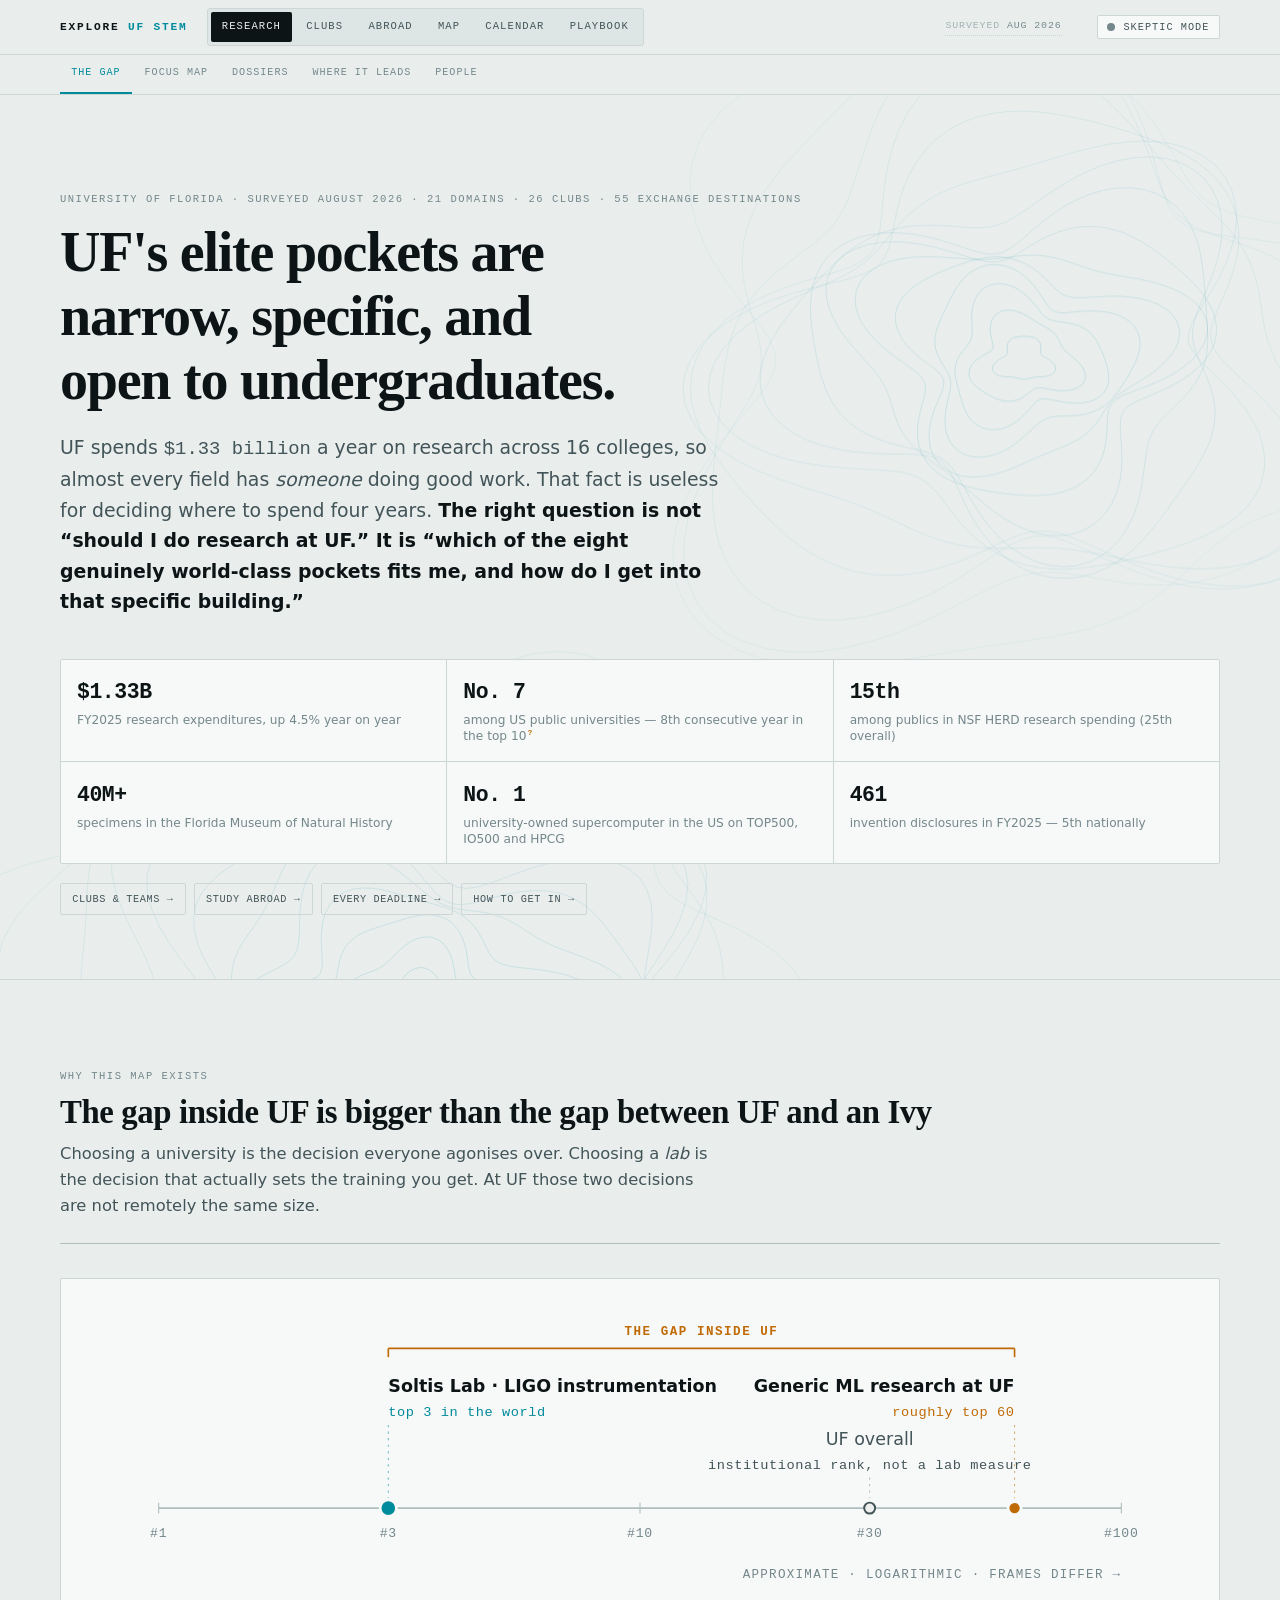
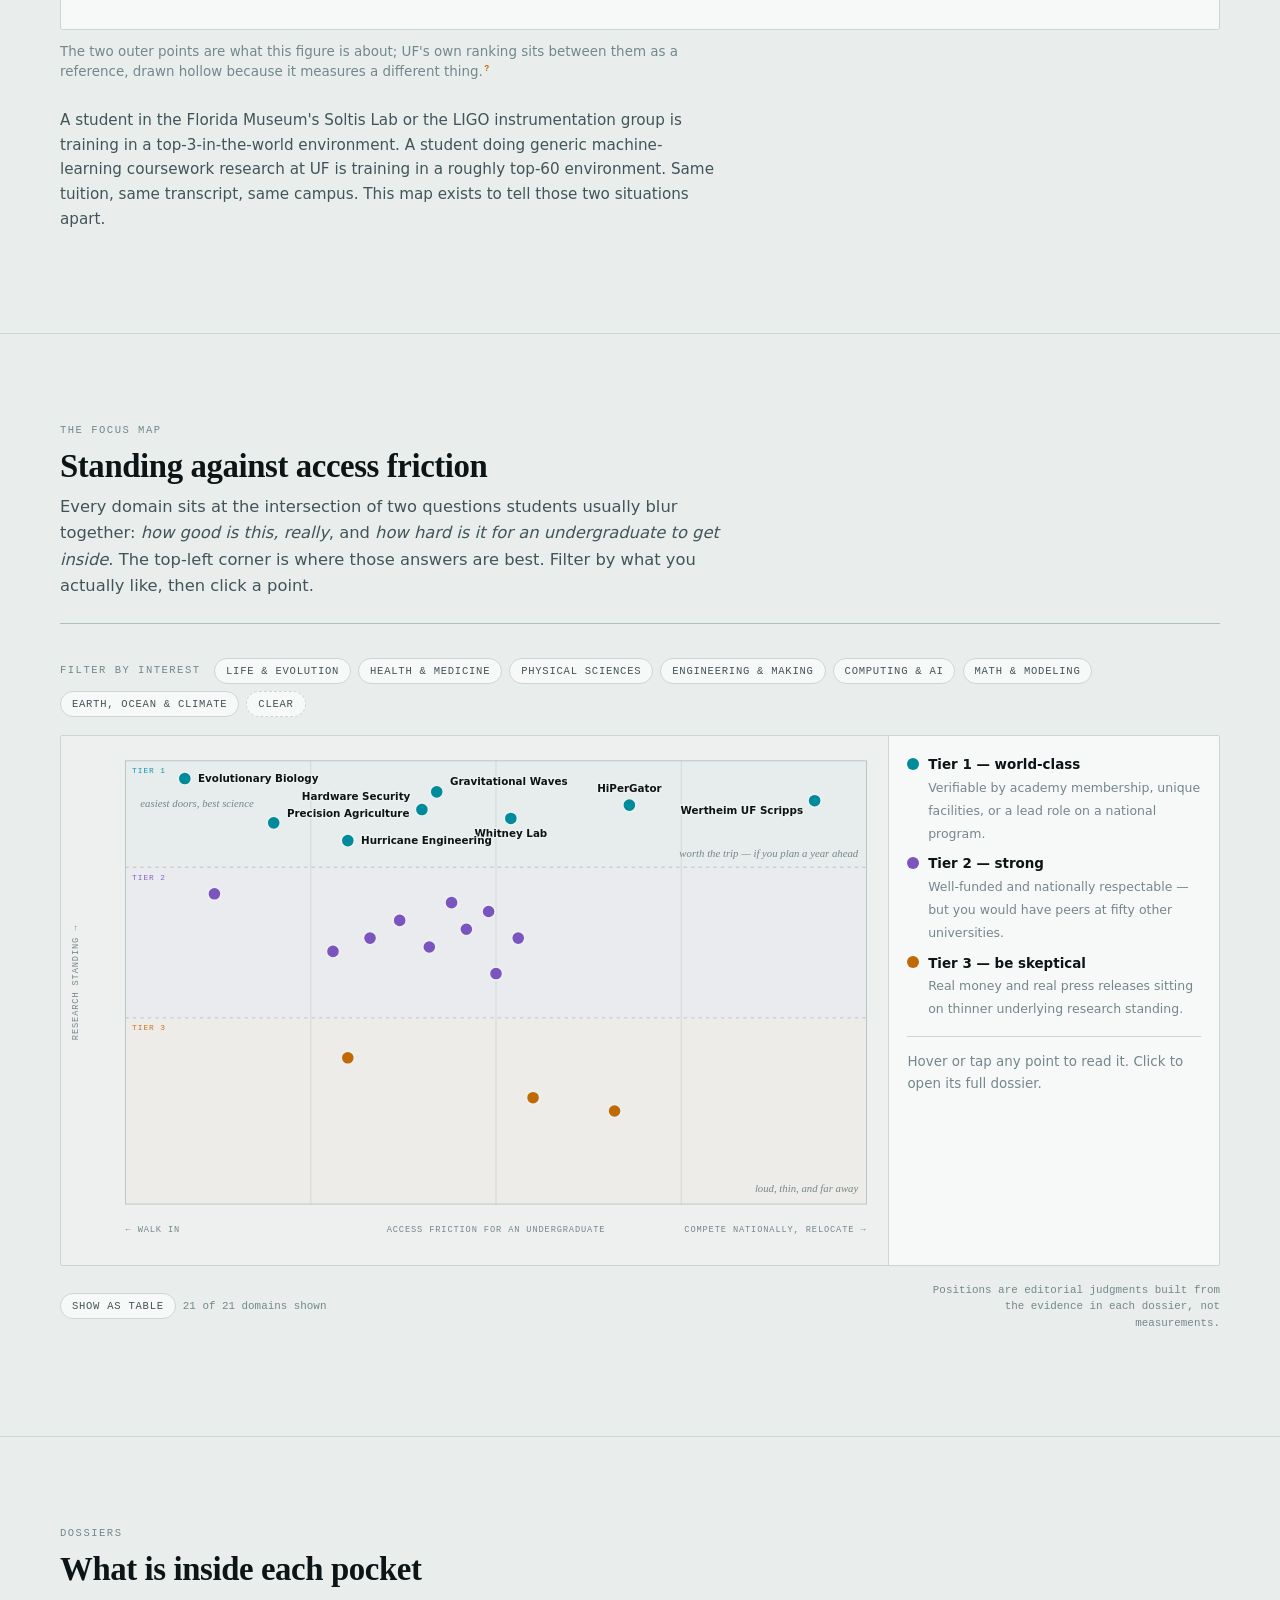
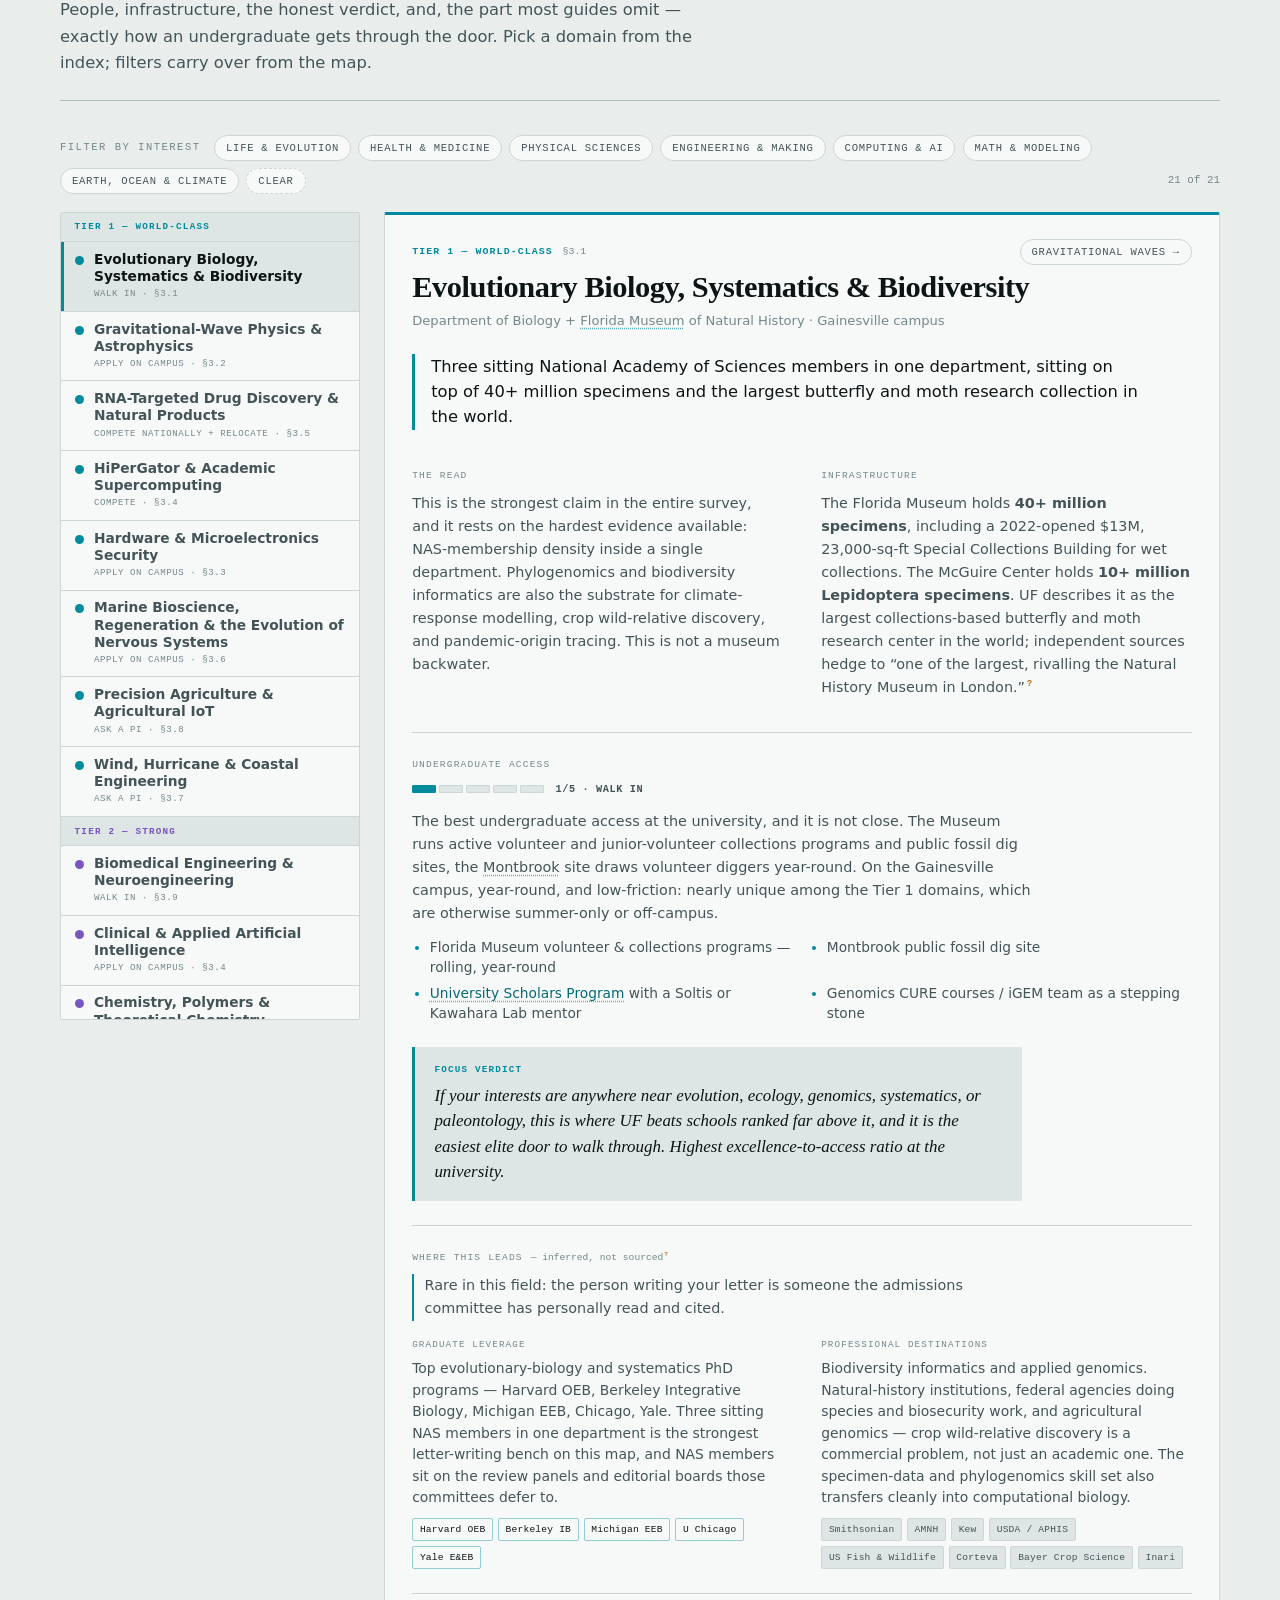
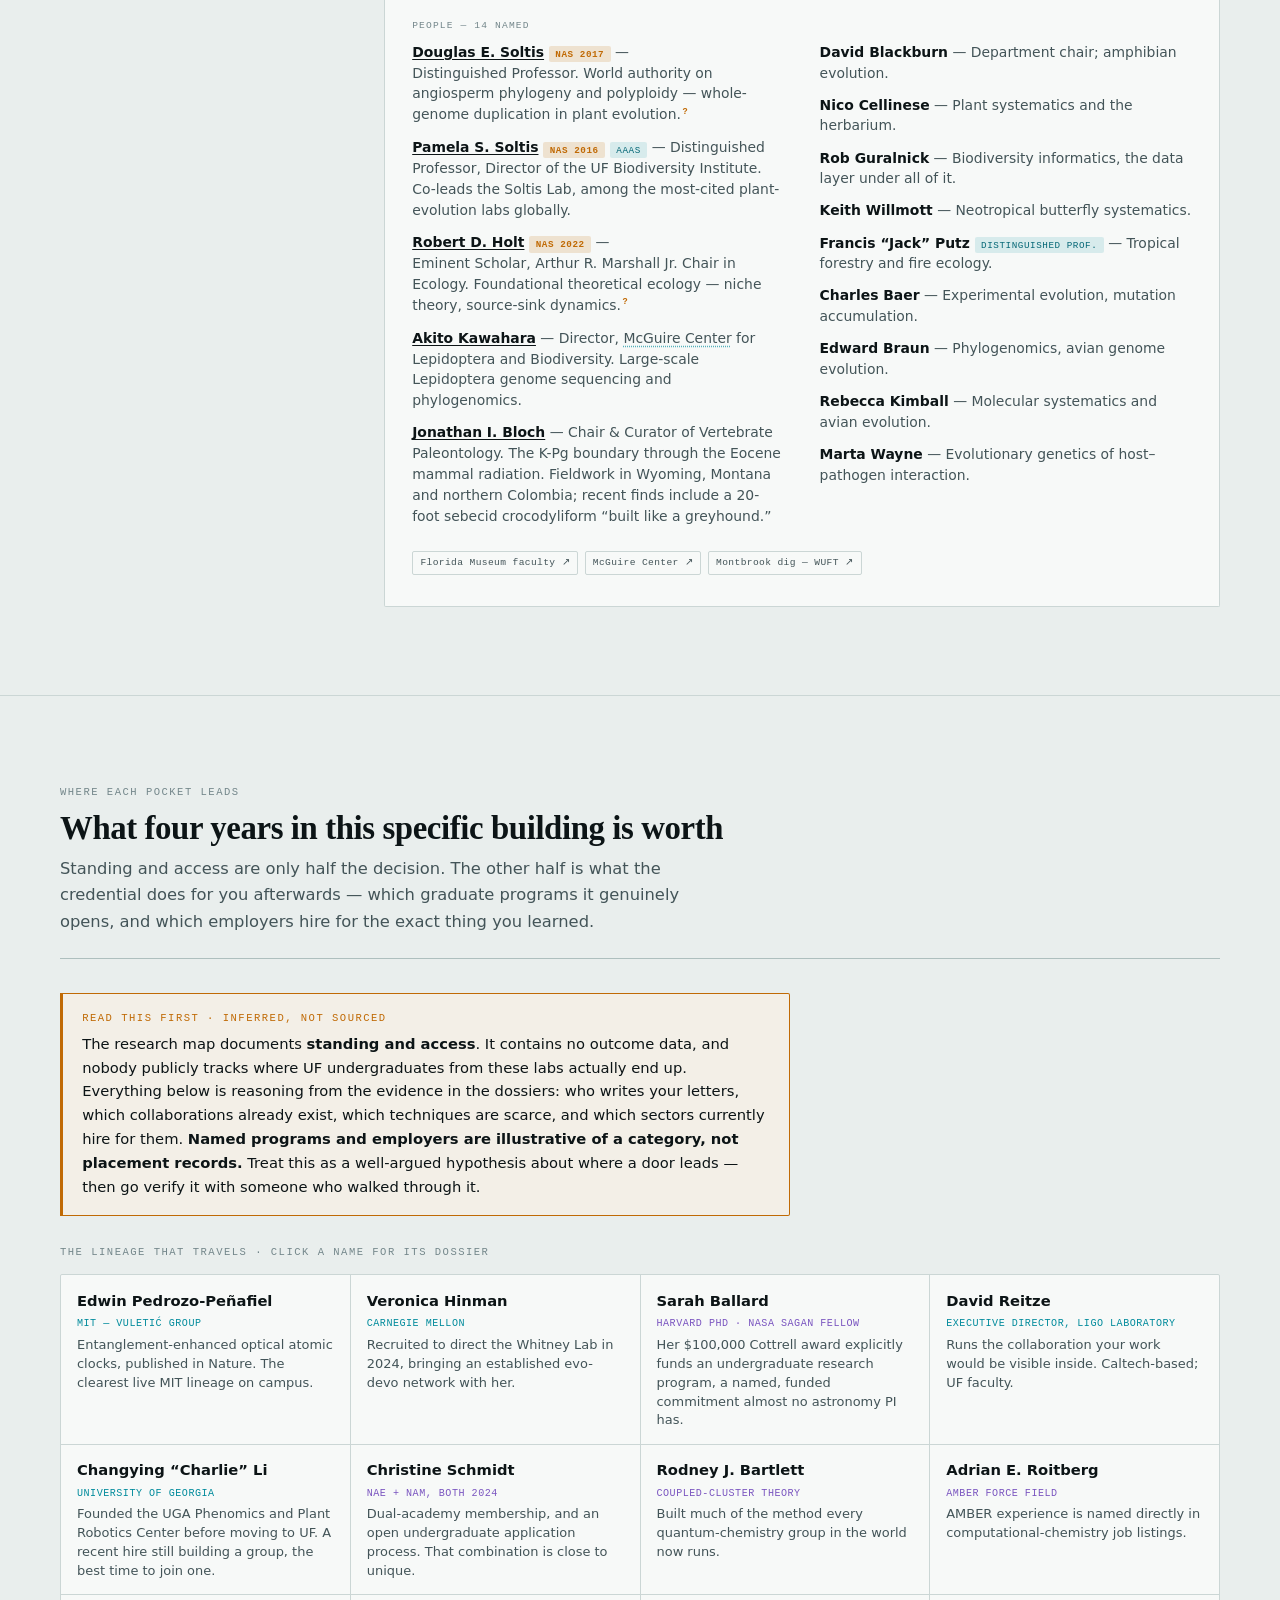
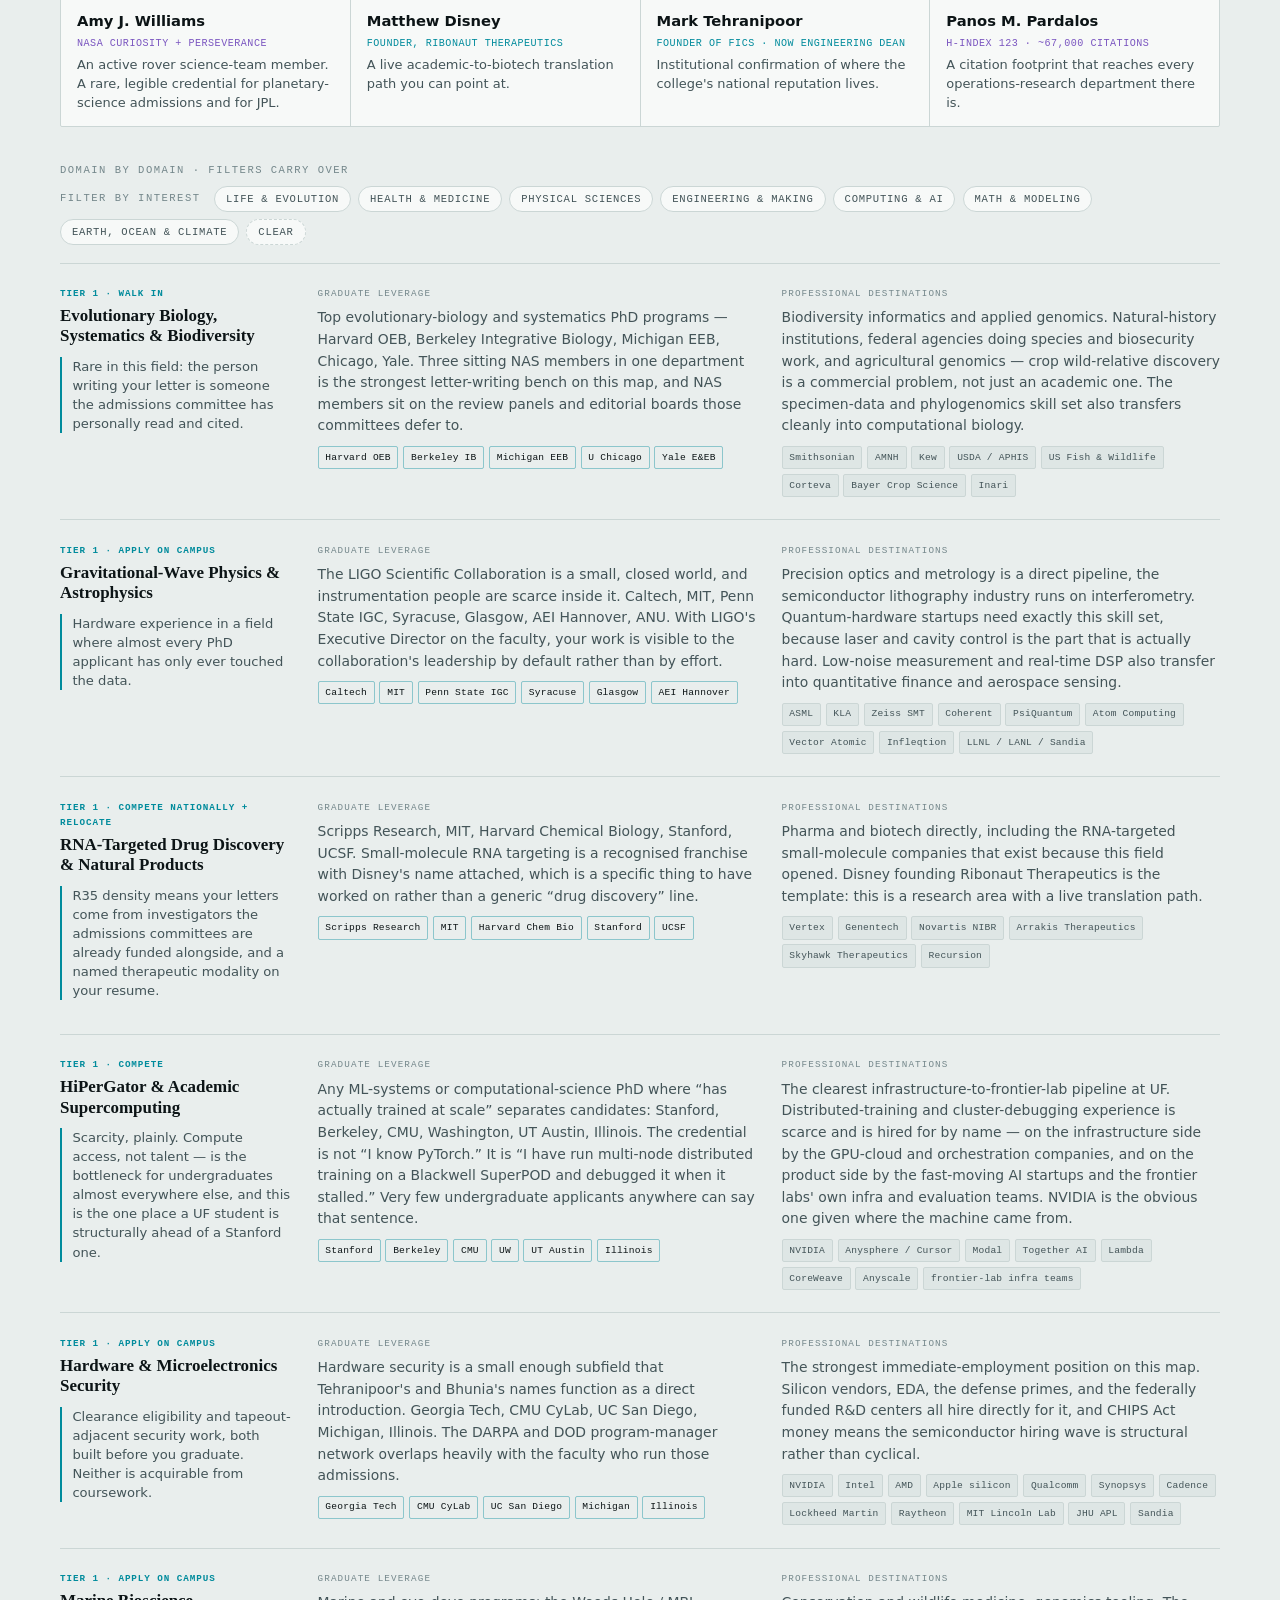
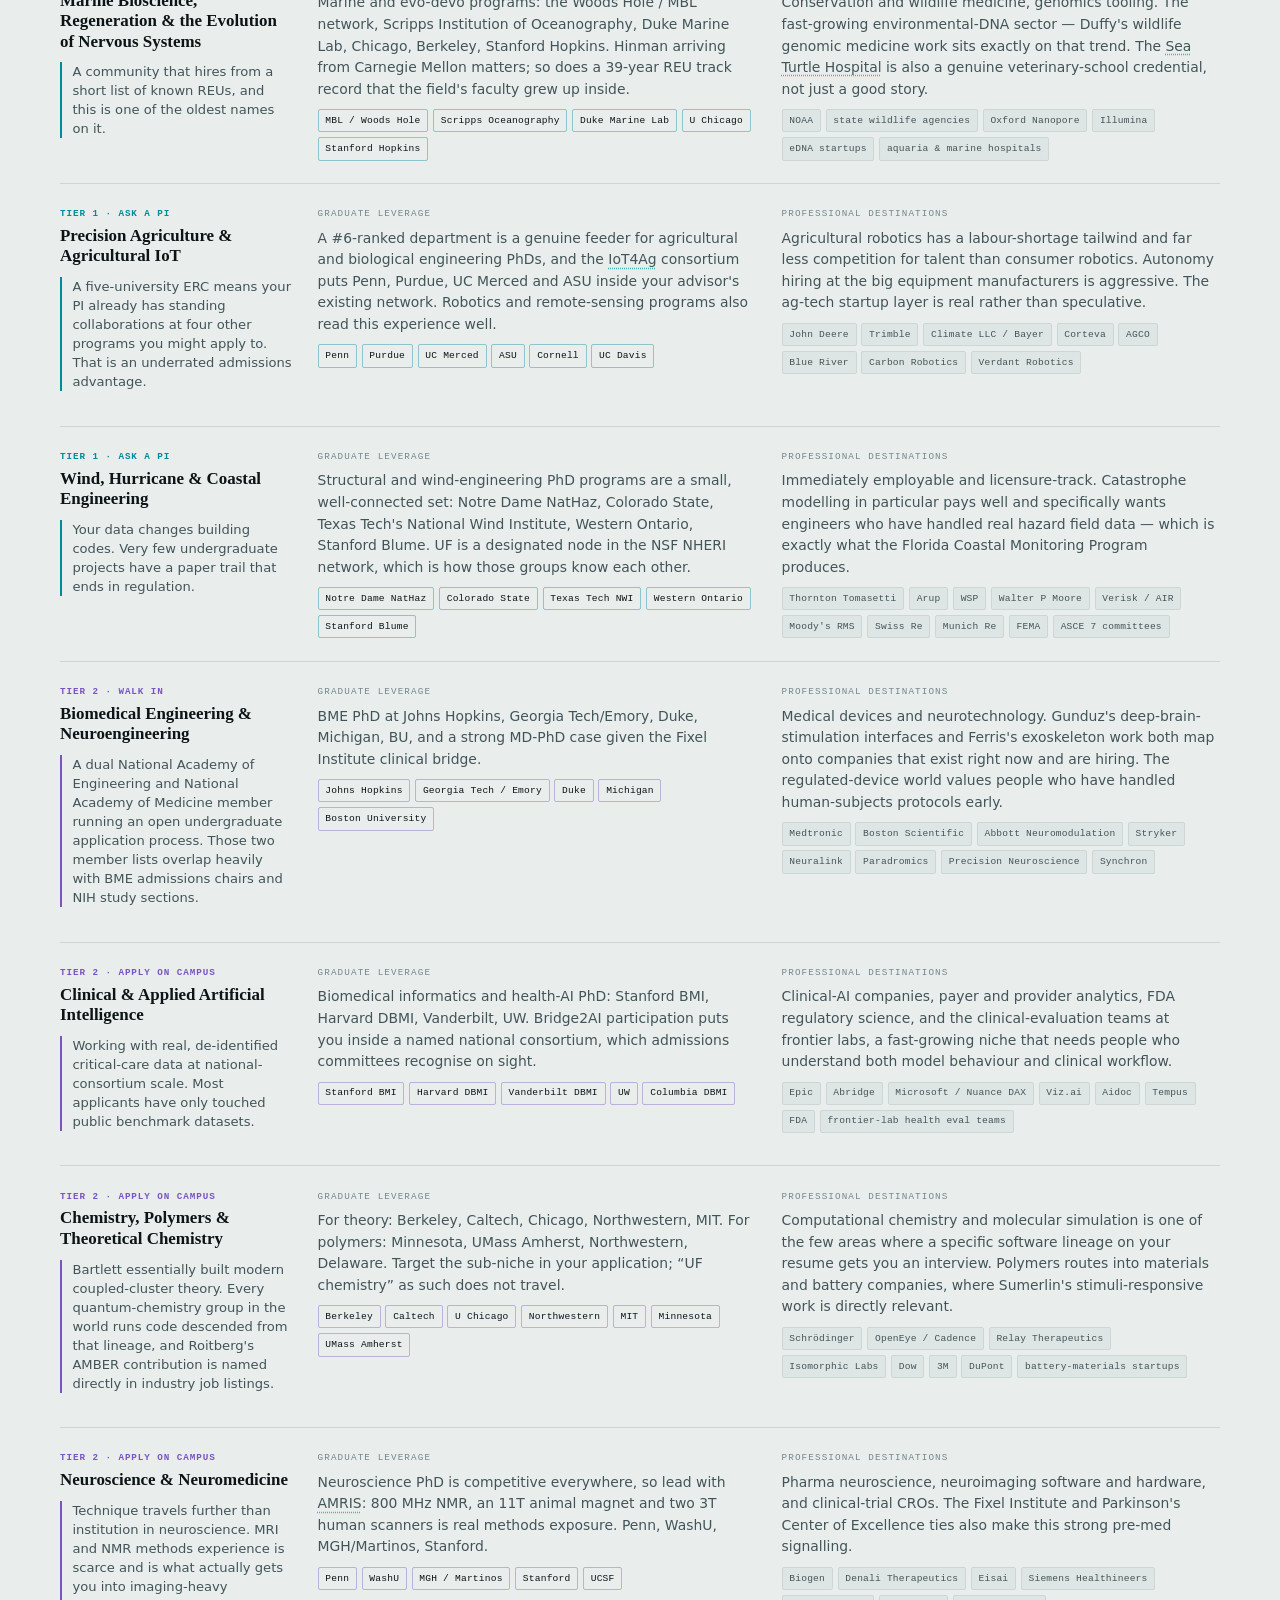
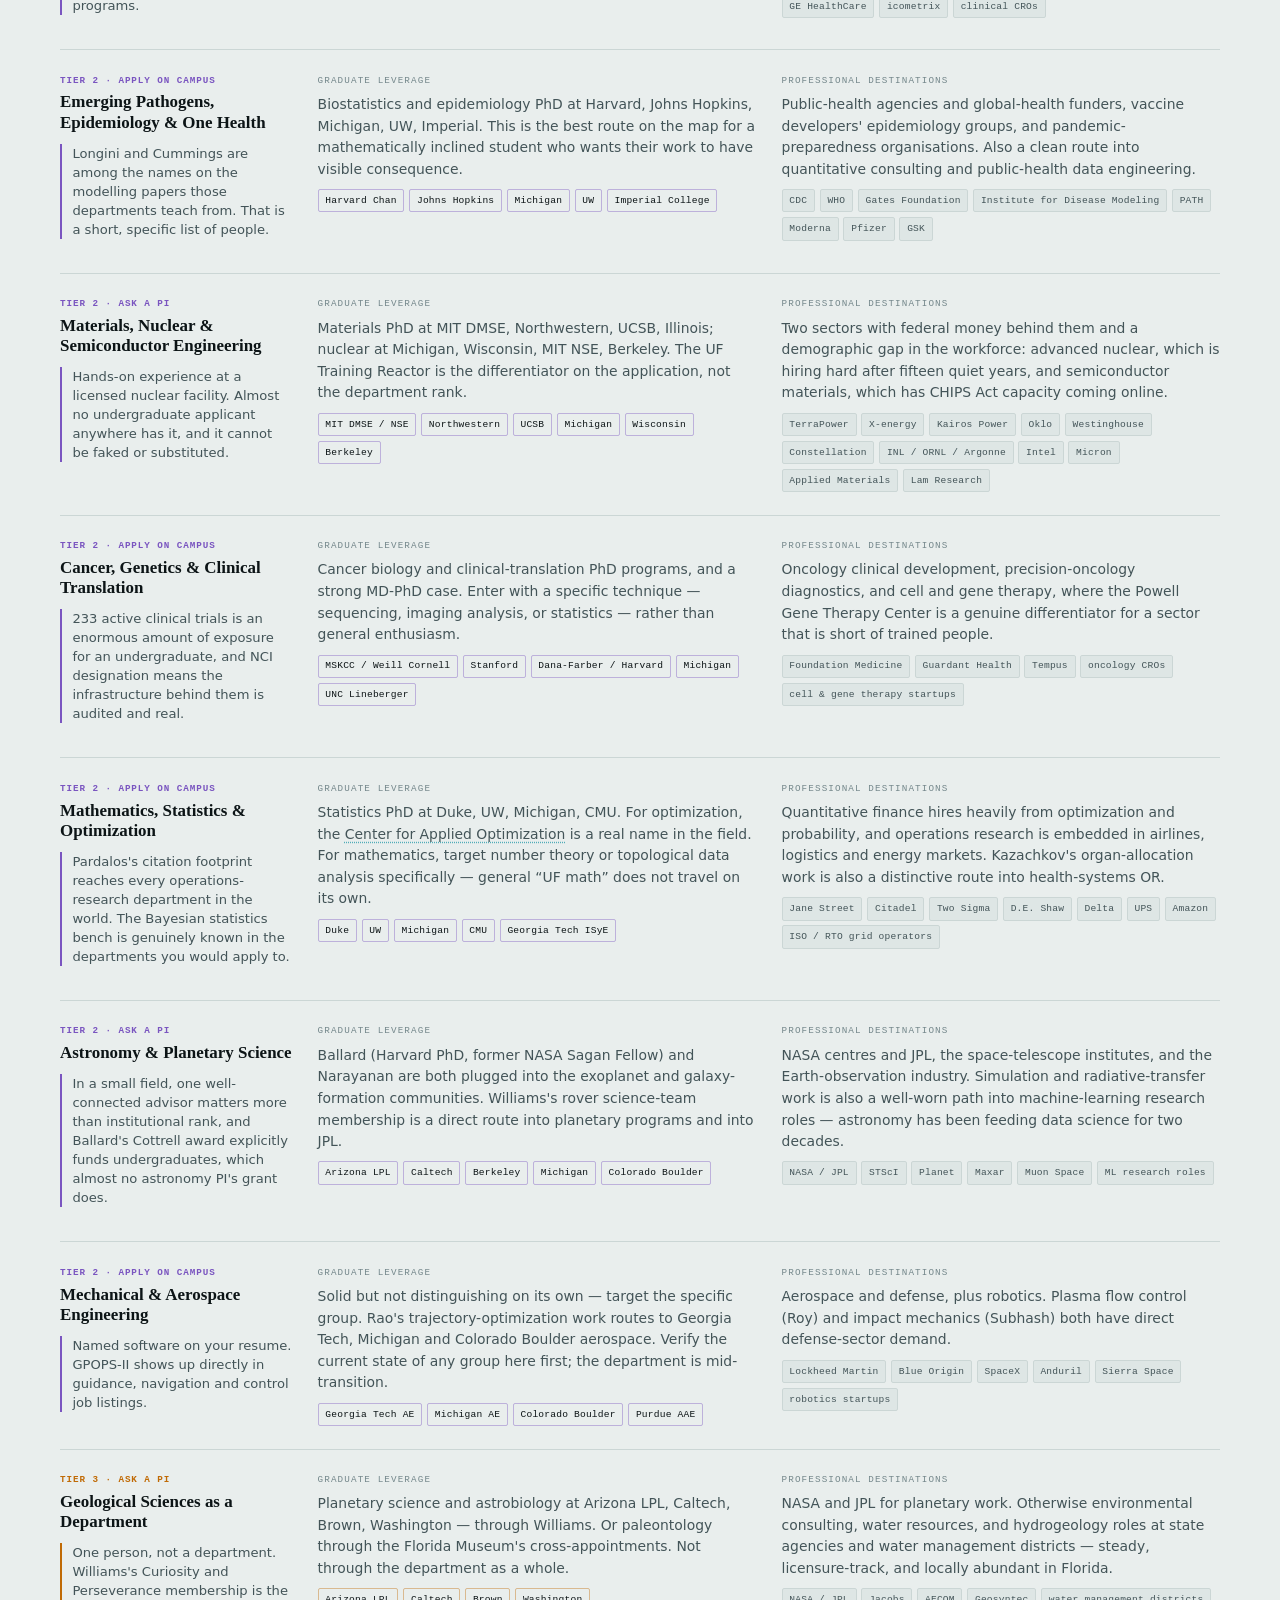
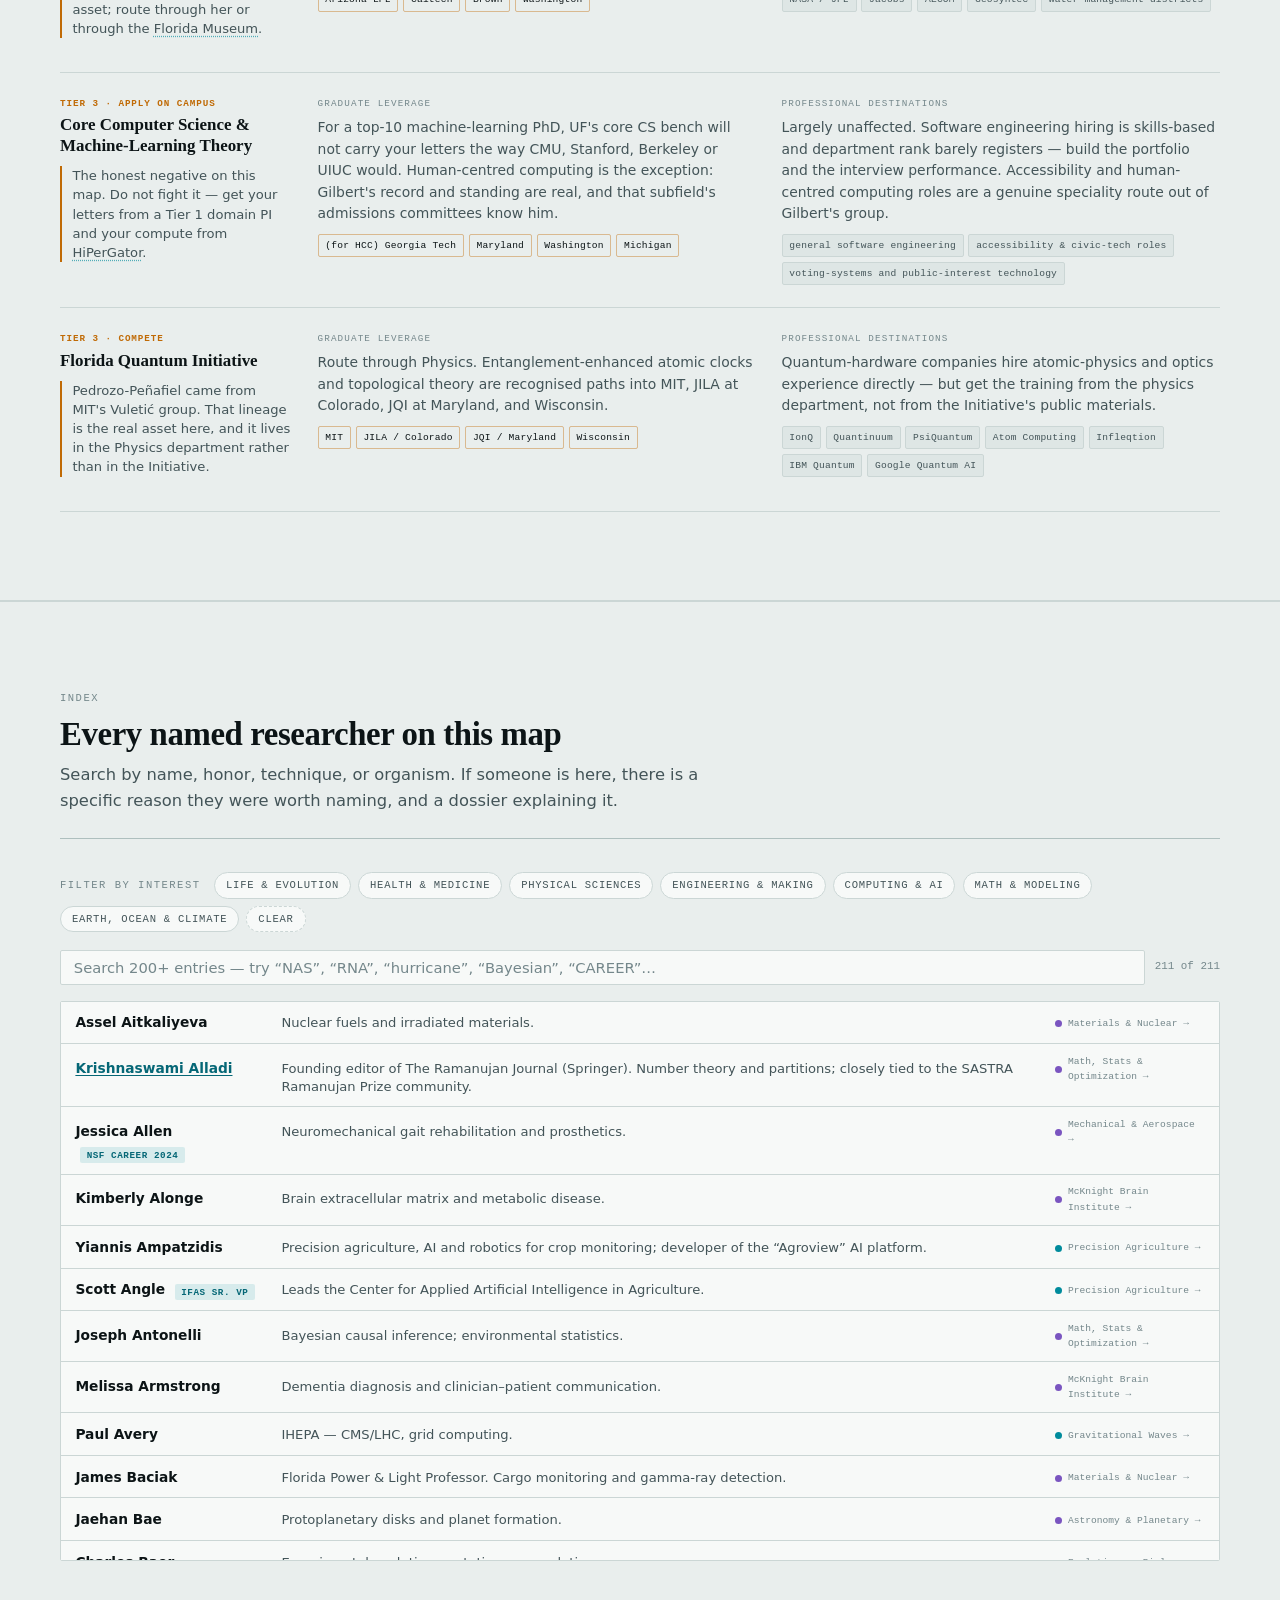
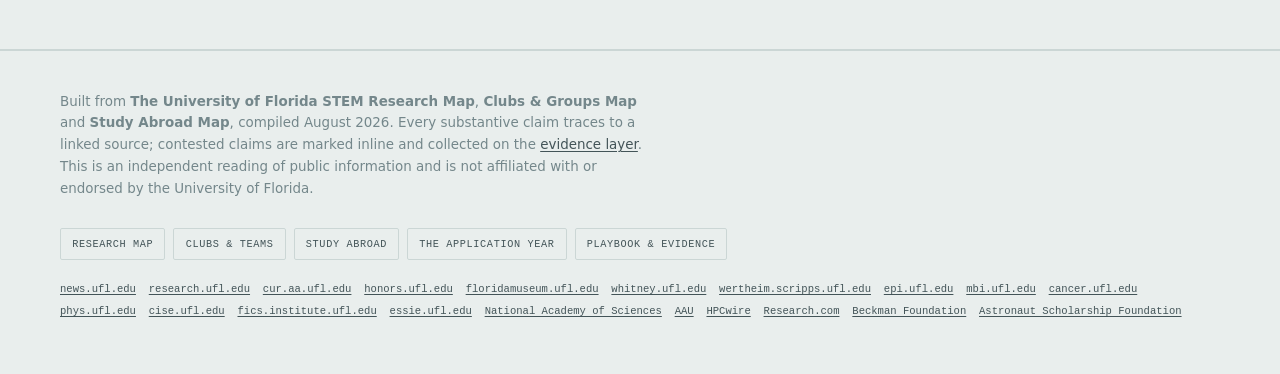
==== commit 7fc6b05e: "Stop the gap figure implying three commensurable measurements The geometry was already correct — log" ====
--- a/site/index.html
+++ b/site/index.html
@@ -5,7 +5,7 @@
 <meta name="viewport" content="width=device-width, initial-scale=1">
 <title>UF STEM Research Map</title>
 <meta name="description" content="Twenty-one UF research domains plotted by standing against how hard it is for an undergraduate to get in.">
-<link rel="stylesheet" href="assets/styles.css">
+<link rel="stylesheet" href="assets/styles.css?v=2026-08-17">
 </head>
 <body>
 <header class="masthead">
@@ -56,6 +56,7 @@
       <div class="rule"></div>
     </div>
     <div class="panel gapfig" id="gapfig"></div>
+    <p class="figcaption" id="gapnote"></p>
     <p class="prose" style="margin-top:1.5rem;color:var(--ink-2);font-size:.95rem">
       A student in the Florida Museum's Soltis Lab or the LIGO instrumentation group is training in a top-3-in-the-world
       environment. A student doing generic machine-learning coursework research at UF is training in a roughly
@@ -175,7 +176,7 @@
     <div class="srcline" id="srcline"></div>
   </div>
 </footer>
-<script src="assets/data.js"></script>
-<script src="assets/app.js"></script>
+<script src="assets/data.js?v=2026-08-17"></script>
+<script src="assets/app.js?v=2026-08-17"></script>
 </body>
 </html>
--- a/site/assets/styles.css
+++ b/site/assets/styles.css
@@ -235,8 +235,21 @@
 /* ============================================================
    THE GAP FIGURE
    ============================================================ */
-.gapfig { padding: 1.6rem 1.4rem 1.2rem; }
-.gapfig svg { width: 100%; height: auto; display: block; overflow: visible; }
+/* The gap figure. Type is set here rather than inline so it scales with the
+   design system, and the SVG no longer needs overflow:visible — everything is
+   inside the viewBox with real margins. */
+.gapfig { padding: 1.9rem 2rem 1.7rem; }
+.gapfig svg { width: 100%; height: auto; display: block; }
+.gf-tick { font-family: var(--mono); font-size: 12px; letter-spacing: .06em; fill: var(--ink-3); }
+.gf-name { font-family: var(--body); font-size: 16px; font-weight: 620; fill: var(--ink); }
+.gf-sub  { font-family: var(--mono); font-size: 12.5px; letter-spacing: .04em; }
+.gf-axis { font-family: var(--mono); font-size: 11.5px; letter-spacing: .1em;
+  text-transform: uppercase; fill: var(--ink-3); }
+.gf-bracket line { stroke: var(--signal); stroke-width: 1.5; }
+.gf-bracket-l { font-family: var(--mono); font-size: 11.5px; letter-spacing: .12em;
+  text-transform: uppercase; fill: var(--signal); font-weight: 600; }
+.gf-mark circle { transition: r .15s ease; }
+@media (max-width: 700px) { .gapfig { padding: 1.2rem 1rem; } }
 
 /* ============================================================
    MAP
@@ -817,3 +830,5 @@
 .mastdate:hover { color: var(--ink-2); border-bottom-color: var(--rule); }
 .masthead-in .skeptic { margin-left: 1rem !important; }
 @media (max-width: 900px) { .mastdate { display: none; } }
+.figcaption { font-size: .84rem; color: var(--ink-3); line-height: 1.55; margin: .7rem 0 0; max-width: 74ch; }
+.gf-mark.is-ref .gf-name { font-weight: 500; fill: var(--ink-2); }
